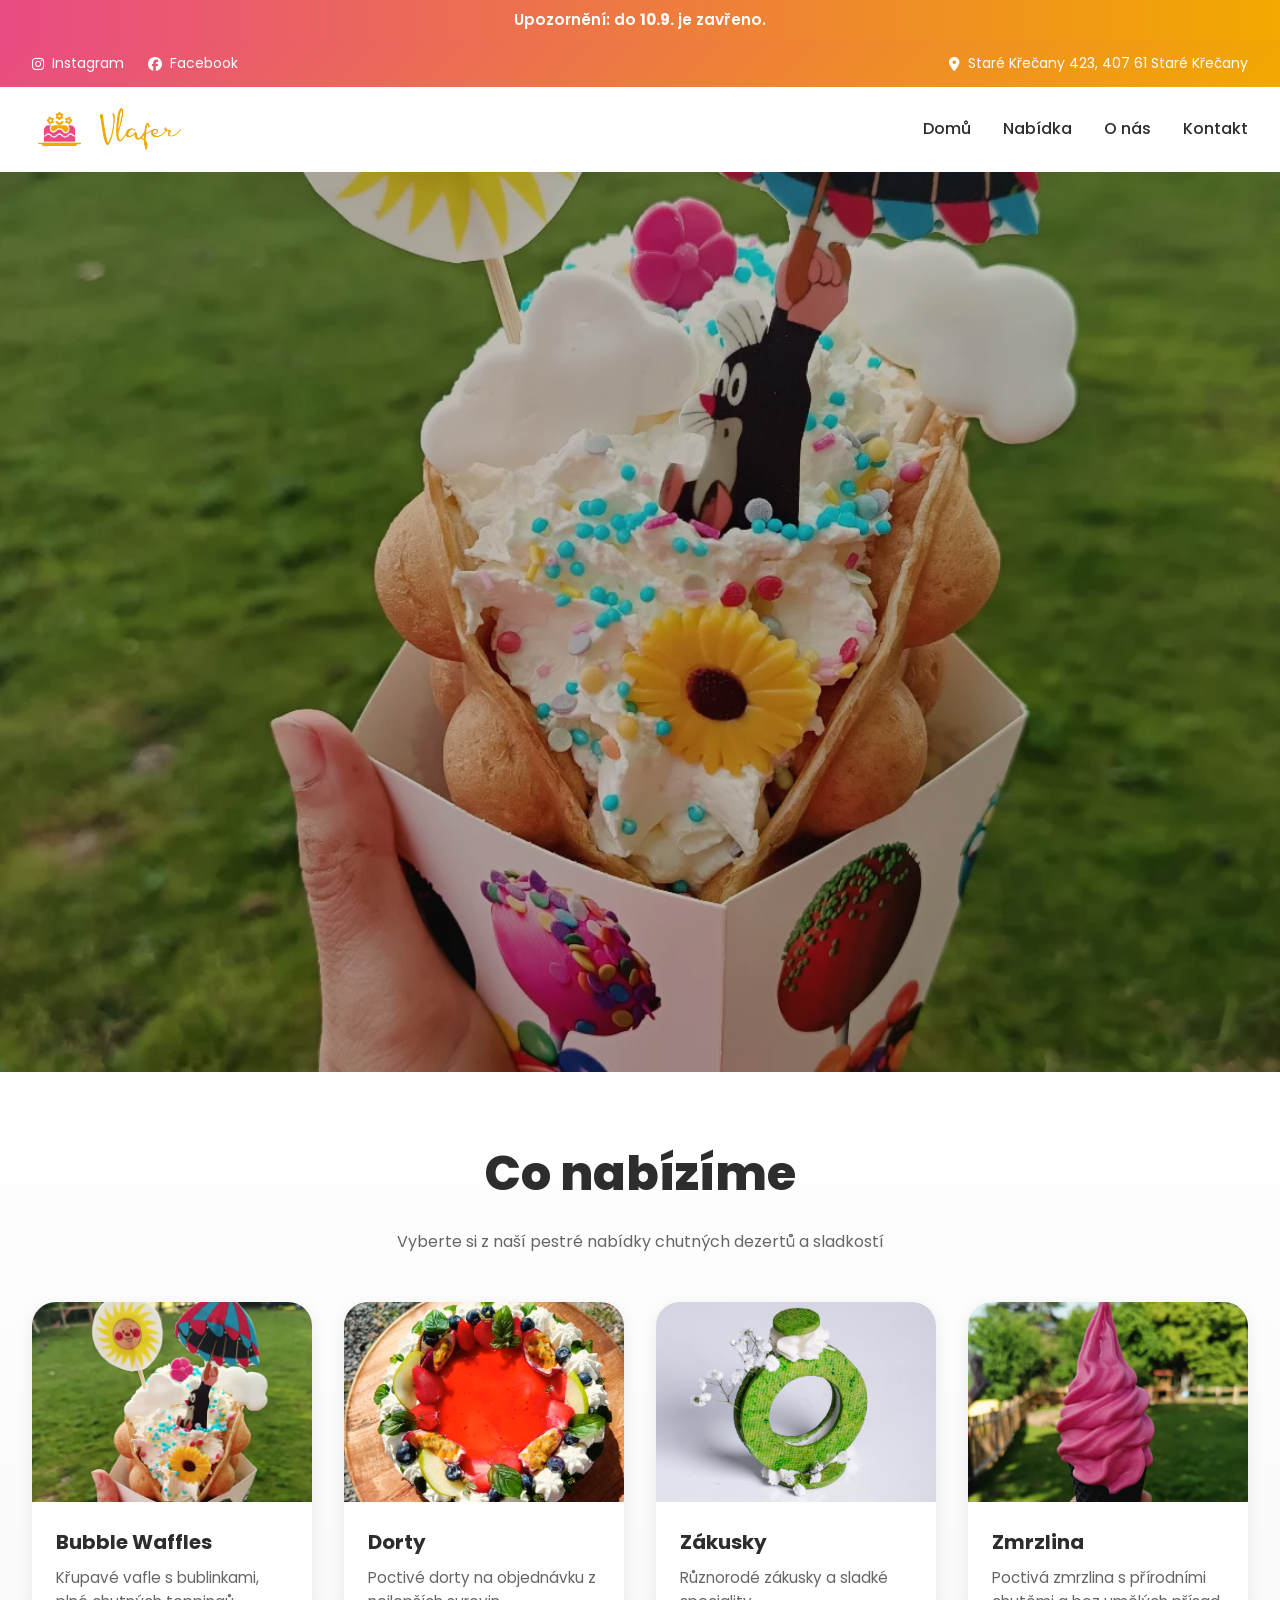
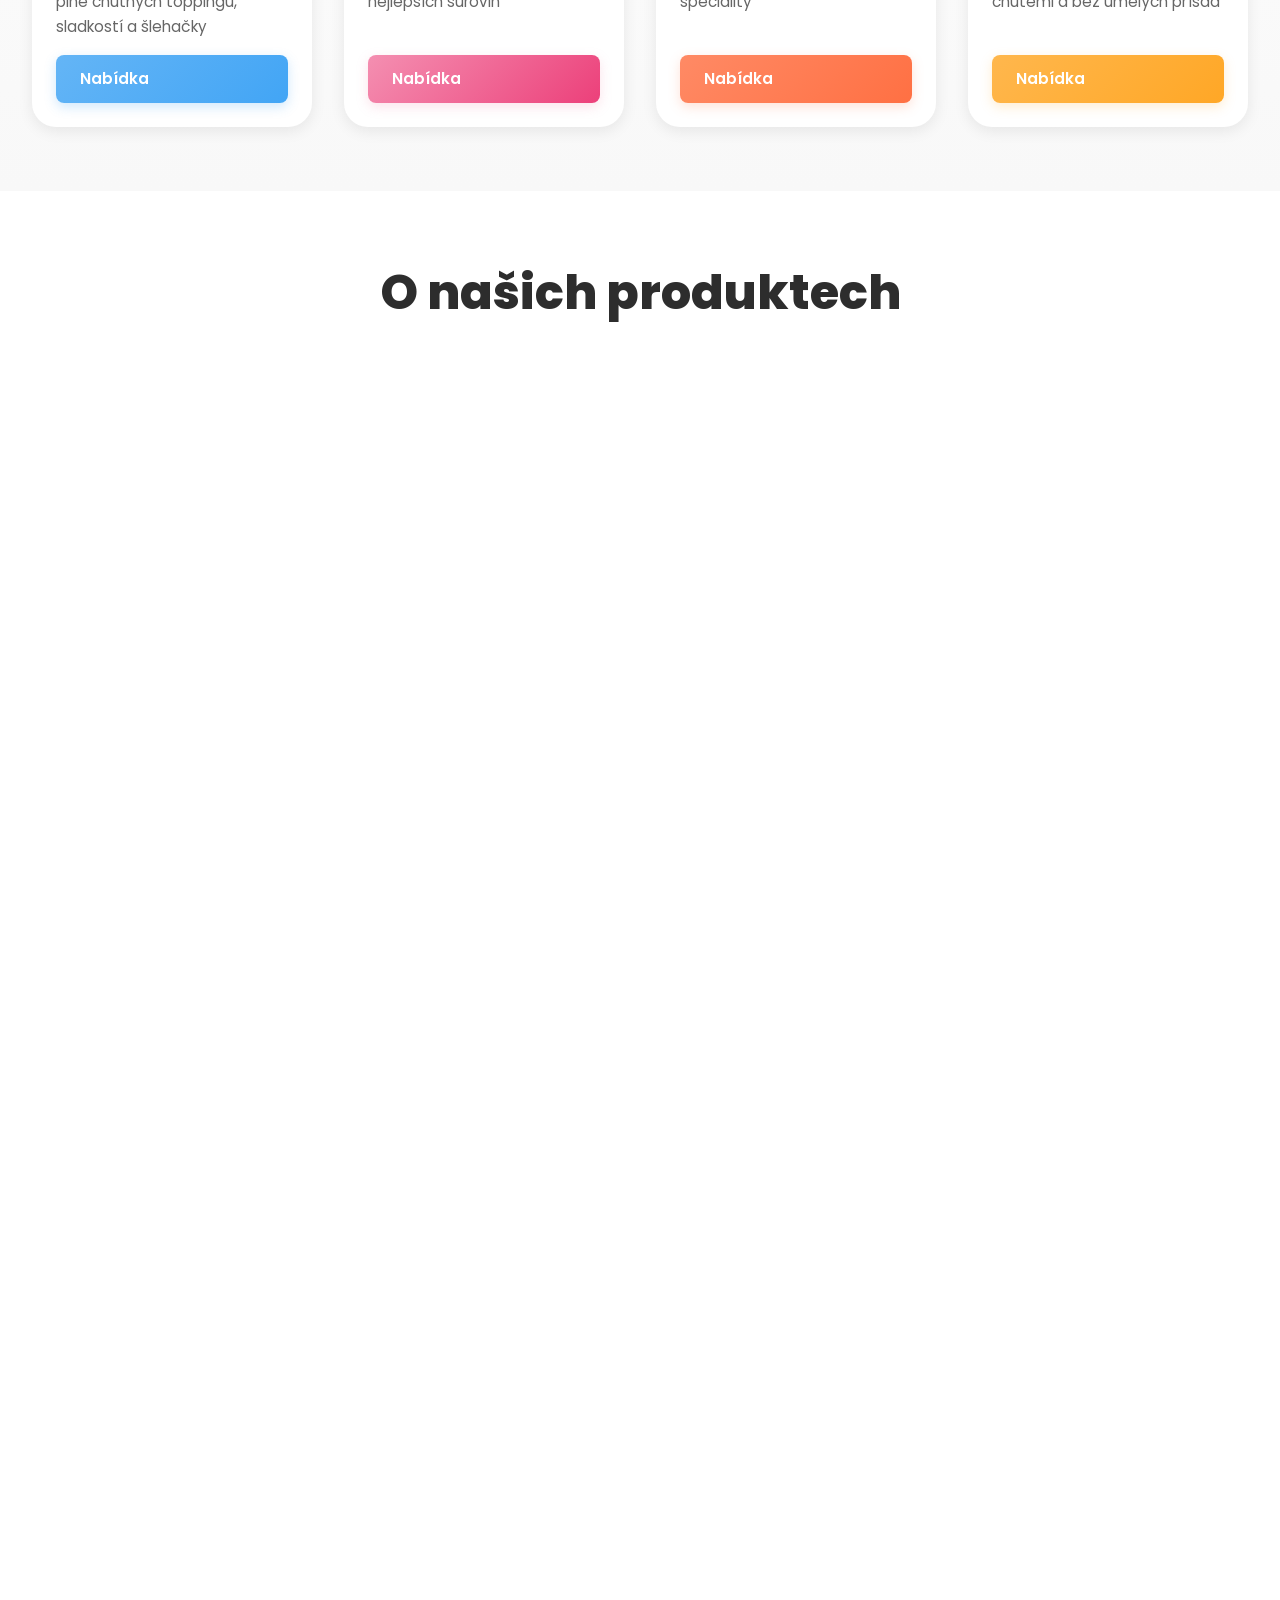
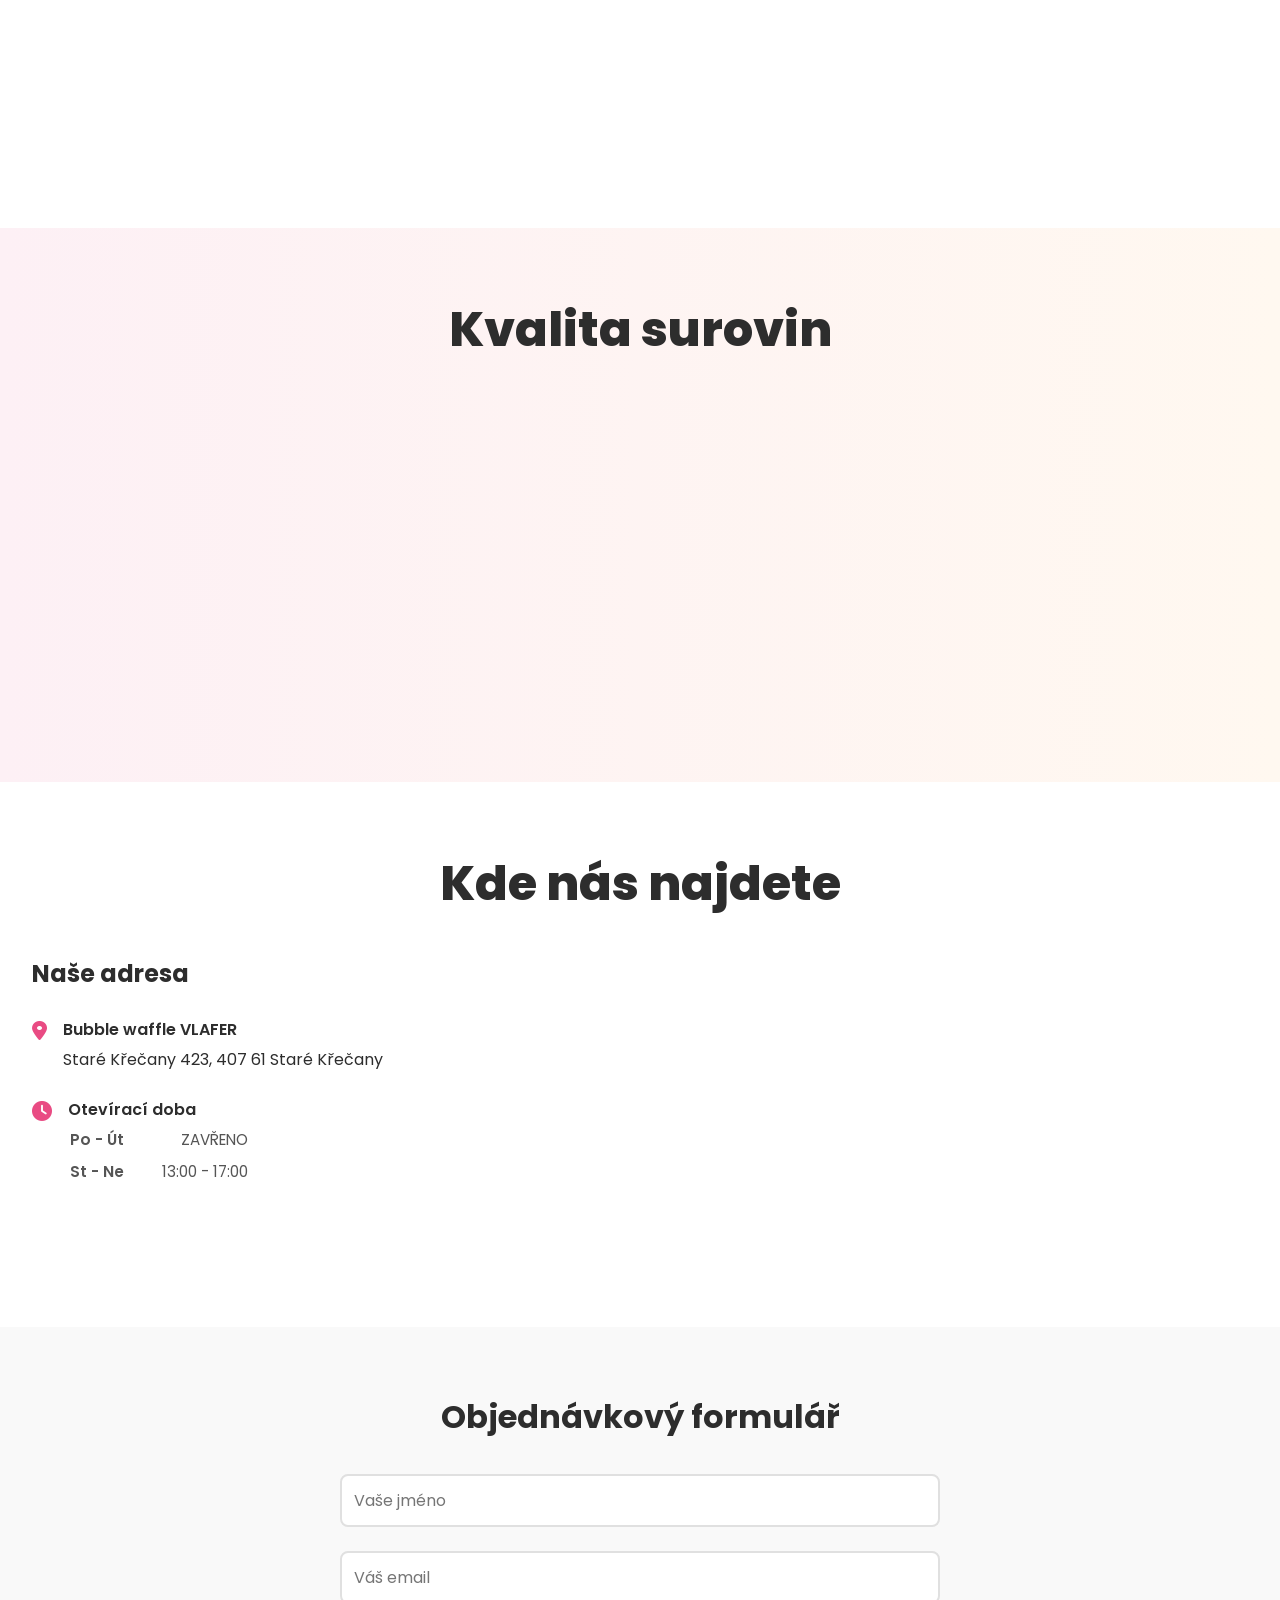
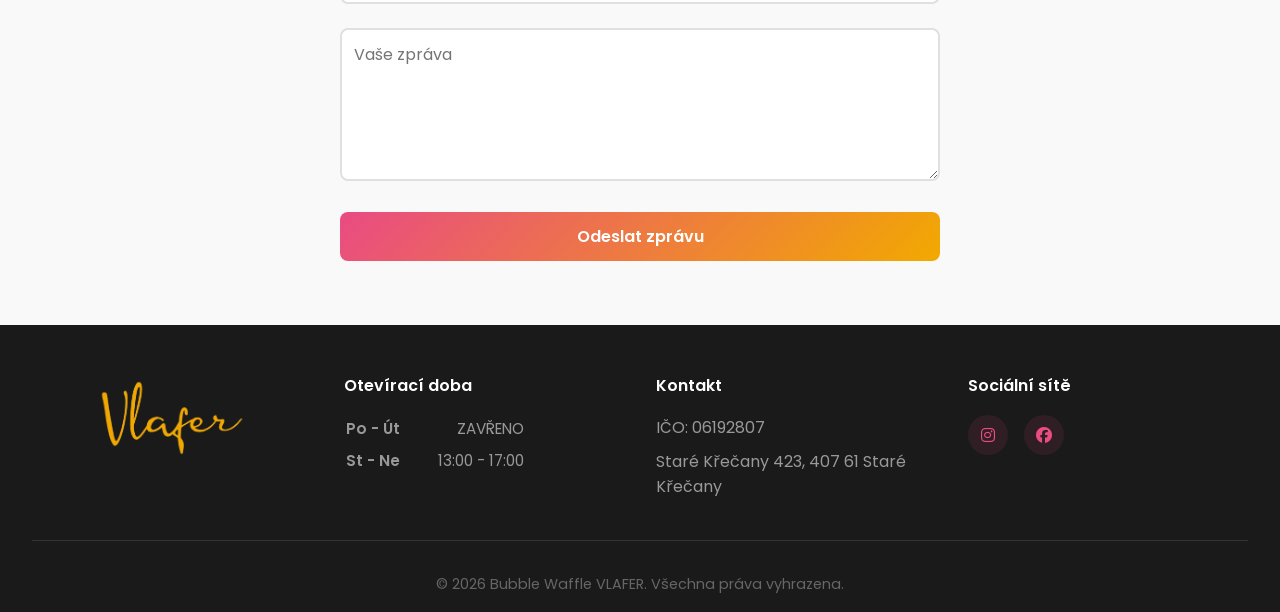
==== index.html @ 083dff67 "Add files via upload" ====
<!DOCTYPE html>
<html lang="cs">
<head>
    <meta charset="UTF-8">
    <meta name="viewport" content="width=device-width, initial-scale=1.0">
    <title>Vlafer | Bubble Waffles, Zmrzlina, Dorty a Zákusky</title>
    <meta name="description" content="Vlafer nabízí bubble waffles, domácí zmrzlinu, luxusní dorty a sladké zákusky ve Staré Křečany. Objednejte si dezerty na míru s rychlým servisem a čerstvými surovinami.">
    <link rel="canonical" href="https://vlafer.cz/">
    <meta property="og:title" content="Vlafer | Bubble Waffles, Zmrzlina, Dorty a Zákusky">
    <meta property="og:description" content="Vlafer nabízí bubble waffles, domácí zmrzlinu, luxusní dorty a sladké zákusky ve Staré Křečany. Objednejte si dezerty na míru s čerstvými surovinami.">
    <meta property="og:type" content="website">
    <meta property="og:url" content="https://vlafer.cz/">
    <meta property="og:image" content="https://vlafer.cz/img/vkrtecek.webp">
    <link rel="icon" href="img/logo3.webp">
    <link rel="preconnect" href="https://fonts.googleapis.com">
    <link rel="preconnect" href="https://fonts.gstatic.com" crossorigin>
    <link href="https://fonts.googleapis.com/css2?family=Poppins:wght@400;500;600;700;800&display=swap" rel="stylesheet">
    <link rel="stylesheet" href="https://cdnjs.cloudflare.com/ajax/libs/font-awesome/6.4.0/css/all.min.css">
    <link rel="stylesheet" href="styly.css">
</head>
<body>
    <div class="announcement-bar">
        <div class="container">
            <p>Upozornění: do <strong>10.9.</strong> je zavřeno.</p>
        </div>
    </div>

    <!-- Top Bar -->
    <div class="top-bar">
        <div class="container">
            <div class="top-bar-content">
                <div class="top-bar-left">
                    <a href="https://www.instagram.com/zmrzlina.a.bubble.vafle.vlafer/" target="_blank" rel="noopener noreferrer" class="top-bar-link">
                        <i class="fab fa-instagram"></i> Instagram
                    </a>
                    <a href="https://www.facebook.com/zmrzlinaprokazdeho" target="_blank" rel="noopener noreferrer" class="top-bar-link">
                        <i class="fab fa-facebook"></i> Facebook
                    </a>
                </div>
                <div class="top-bar-right">
                    
                    <a href="https://maps.app.goo.gl/wjit3KPXp3zHccAm7" target="_blank" rel="noopener noreferrer" class="top-bar-link">
                        <i class="fas fa-map-marker-alt"></i> Staré Křečany 423, 407 61 Staré Křečany
                    </a>
                </div>
            </div>
        </div>
    </div>

    <!-- Navigation Bar -->
    <nav class="navbar sticky">
        <div class="container">
            <div class="navbar-content">
                <div class="navbar-logo">
                    <a href="#home" aria-label="Vlafer Home">
                        <img src="img/logo5.png" alt="Vlafer icon" class="navbar-icon">
                        <img src="img/logo4.png" alt="Vlafer logo" class="navbar-main-logo">
                    </a>
                </div>

                <div class="navbar-menu">
                    <a href="/" class="navbar-link">Domů</a>
                    <a href="#offer" class="navbar-link">Nabídka</a>
                    <a href="#about" class="navbar-link">O nás</a>
                    <a href="#contact" class="navbar-link">Kontakt</a>
                </div>

                
            </div>
        </div>
    </nav>

    <!-- Hero Section -->
    <section id="home" class="hero">
        <div class="hero-background hero-background-front" style="background-image: url('img/vkrtecek.webp');"></div>
        <div class="hero-background hero-background-back"></div>
        <div class="hero-overlay"></div>
        <div class="hero-content">
            
        </div>
    </section>

    <!-- What We Offer Section -->
    <section id="offer" class="offer-section">
        <div class="container">
            <h2 class="section-title">Co nabízíme</h2>
            <p class="section-subtitle">Vyberte si z naší pestré nabídky chutných dezertů a sladkostí</p>

            <div class="offer-grid">
                <!-- Bubble Waffles Card -->
                <div class="offer-card hover-lift">
                    <div class="offer-image" style="background-image: url('img/vkrtecek.webp');"></div>
                    <div class="offer-content">
                        <h3>Bubble Waffles</h3>
                        <p>Křupavé vafle s bublinkami, plné chutných toppingů, sladkostí a šlehačky</p>
                        <a href="/vafle/" class="more-info-btn bubble-btn">Nabídka</a>
                    </div>
                </div>

                <!-- Cakes Card -->
                <div class="offer-card hover-lift">
                    <div class="offer-image" style="background-image: url('img/dort.webp');"></div>
                    <div class="offer-content">
                        <h3>Dorty</h3>
                        <p>Poctivé dorty na objednávku z nejlepších surovin</p>
                        <a href="/dorty/" class="more-info-btn cakes-btn">Nabídka</a>
                    </div>
                </div>

                <!-- Pastries Card -->
                <div class="offer-card hover-lift">
                    <div class="offer-image" style="background-image: url('img/dorty-171.jpg'); background-position: center 49%;"></div>
                    <div class="offer-content">
                        <h3>Zákusky</h3>
                        <p>Různorodé zákusky a sladké speciality</p>
                        <a href="/zakusky/" class="more-info-btn pastries-btn">Nabídka</a>
                    </div>
                </div>

                <!-- Ice Cream Card -->
                <div class="offer-card hover-lift">
                    <div class="offer-image" style="background-image: url('img/zmrzlina.webp'); background-position: center 25%;"></div>
                    <div class="offer-content">
                        <h3>Zmrzlina</h3>
                        <p>Poctivá zmrzlina s přírodními chutěmi a bez umělých přísad</p>
                        <a href="/zmrzlina/" class="more-info-btn icecream-btn">Nabídka</a>
                    </div>
                </div>
            </div>
        </div>
    </section>

    <!-- About Products Section -->
    <section id="about" class="about-section">
        <div class="container">
            <h2 class="section-title">O našich produktech</h2>

            <!-- Bubble Waffles -->
            <div class="about-grid bubble">
                <div class="about-text slide-in-left">
                    <h3>Bubble Waffles</h3>
                    <p>Naše bubble waffles jsou připravovány každý den z čerstvých surovin. Speciální recept zajišťuje dokonalou křupavost zvenčí a měkkost uvnitř. Každá vafle je ozdobena ručně vybranými toppingy - od čerstvého ovoce přes čokoládu až po sladké toppingy a variegata.</p>
                    <p>Vafle si můžete vybrat v různých kombinacích podle vašich preferencí.</p>
                </div>
                <div class="about-image">
                    <img src="img/vkrtecek.webp" alt="Bubble Waffles">
                </div>
            </div>

            <!-- Cakes -->
            <div class="about-grid reverse cakes">
                <div class="about-image">
                    <img src="img/dort.webp" alt="Cakes">
                </div>
                <div class="about-text slide-in-right">
                    <h3>Dorty</h3>
                    <p>Naše dorty jsou vytvářeny na objednávku speciálně pro vaši příležitost. Používáme pouze nejkvalitnější suroviny - máslo, čerstvá vejce, přírodní vanilku a belgickou čokoládu.</p>
                    <p>Každý dort je jedinečný a přizpůsobený vašim přáním. Nabízíme různé příchutě, velikosti a dekorativní styly.</p>
                </div>
            </div>

            <!-- Ice Cream -->
            <div class="about-grid icecream">
                <div class="about-text slide-in-left">
                    <h3>Zmrzlina</h3>
                    <p>Naše zmrzlina je vyrobena tradičním způsobem bez umělých konzervantů a barviv. K výrobě používáme stoprocentní pasty a ovocné pyré, dále pak čerstvé mléko, smetanu a přírodní ingredience pro autentické chutě.</p>
                    <p>Vybírejte z klasických chutí jako vanilka a čokoláda, nebo zkuste naše speciální sezónní příchutě s čerstvým ovocem.</p>
                </div>
                <div class="about-image">
                    <img src="img/zmrzlina.webp" alt="Ice Cream">
                </div>
            </div>
        </div>
    </section>

    <!-- Quality Section -->
    <section class="quality-section">
        <div class="container">
            <h2 class="section-title">Kvalita surovin</h2>

            <div class="quality-grid">
                <div class="quality-card hover-lift">
                    <div class="quality-icon">
                        <i class="fas fa-leaf"></i>
                    </div>
                    <h3>Čerstvost</h3>
                    <p>Všechny ingredience jsou čerstvé a používáme je v den nákupu. Žádné konzervace, žádné kompromisy.</p>
                </div>

                <div class="quality-card hover-lift">
                    <div class="quality-icon">
                        <i class="fas fa-award"></i>
                    </div>
                    <h3>Kvalita</h3>
                    <p>Vybíráme ty nejlepší suroviny od prověřených dodavatelů. Kvalitní čokoláda, pravá vanilka, čerstvé pyré, poctivá šlehačka a mnoho dalšího.</p>
                </div>

                <div class="quality-card hover-lift">
                    <div class="quality-icon">
                        <i class="fas fa-utensils"></i>
                    </div>
                    <h3>Ruční výroba</h3>
                    <p>Každý produkt je připraven ručně s péčí a pozorností. Bez automatizace, bez kompromisů na kvalitě.</p>
                </div>
            </div>
        </div>
    </section>

    <!-- Location Section -->
    <section id="contact" class="contact-section">
        <div class="container">
            <h2 class="section-title">Kde nás najdete</h2>

            <div class="contact-grid">
                <div class="contact-info">
                    <h3>Naše adresa</h3>
                    <div class="contact-item">
                        <i class="fas fa-map-marker-alt"></i>
                        <div>
                            <p class="contact-label">Bubble waffle VLAFER</p>
                            <p>Staré Křečany 423, 407 61 Staré Křečany</p>
                        </div>
                    </div>
                    <div class="contact-item">
                        <i class="fas fa-clock"></i>
                        <div>
                            <p class="contact-label">Otevírací doba</p>
                            <table class="hours-table">
                                <tr>
                                    <td>Po - Út</td>
                                    <td>ZAVŘENO</td>
                                </tr>
                                <tr>
                                    <td>St - Ne</td>
                                    <td>13:00 - 17:00</td>
                                </tr>
                                
                            </table>
                        </div>
                    </div>
                </div>

                <div class="contact-map">
                    <iframe src="https://www.google.com/maps/embed?pb=!1m14!1m8!1m3!1d2513.5440127058782!2d14.471442!3d50.9506454!3m2!1i1024!2i768!4f13.1!3m3!1m2!1s0x47096da8aadc997d%3A0xed24b917e70fbe23!2sBubble%20waffle%20VLAFER!5e0!3m2!1scs!2scz!4v1773748011979!5m2!1scs!2scz" width="100%" height="300" style="border:0;" allowfullscreen="" loading="lazy" referrerpolicy="no-referrer-when-downgrade"></iframe>  
                </div>
            </div>
        </div>
    </section>

    <!-- Contact Form Section -->
    <section class="contact-form-section">
        <div class="container">
            <h2>Objednávkový formulář</h2>
            <form id="contact-form" action="https://formsubmit.co/vaflezakusky@vlafer.cz" method="POST" class="contact-form">
                <input type="hidden" name="_captcha" value="true">
                <input type="hidden" name="_template" value="table">
                <div class="form-group">
                    <input type="text" name="name" placeholder="Vaše jméno" required>
                </div>
                <div class="form-group">
                    <input type="email" name="email" placeholder="Váš email" required>
                </div>
                <div class="form-group">
                    <textarea name="message" placeholder="Vaše zpráva" rows="5" required></textarea>
                </div>
                <button type="submit" class="submit-btn">Odeslat zprávu</button>
            </form>
        </div>
    </section>

    <!-- Success Message -->
    <div id="form-success" class="success-message" style="display: none;">
        Formulář byl úspěšně odeslán! Děkujeme za vaši zprávu.
    </div>

    <!-- Footer -->
    <footer class="footer">
        <div class="container">
            <div class="footer-grid">
                <div class="footer-section">
                    <img src="img/logo4.png" alt="Vlafer logo" class="footer-logo">
                </div>

                <div class="footer-section">
                    <h4>Otevírací doba</h4>
                    <table class="hours-table">
                        <tr>
                            <td>Po - Út</td>
                            <td>ZAVŘENO</td>
                        </tr>
                        <tr>
                            <td>St - Ne</td>
                            <td>13:00 - 17:00</td>
                        </tr>
                    </table>
                </div>

                <div class="footer-section">
                    <h4>Kontakt</h4>
                    <ul>
                        <li><span style="color: #999999;">IČO: 06192807</span></li>
                        <li><a href="https://maps.app.goo.gl/wjit3KPXp3zHccAm7" target="_blank" rel="noopener noreferrer">Staré Křečany 423, 407 61 Staré Křečany</a></li>
                    </ul>
                </div>

                <div class="footer-section">
                    <h4>Sociální sítě</h4>
                    <div class="social-links">
                        <a href="https://www.instagram.com/zmrzlina.a.bubble.vafle.vlafer/" target="_blank" rel="noopener noreferrer">
                            <i class="fab fa-instagram"></i>
                        </a>
                        <a href="https://www.facebook.com/zmrzlinaprokazdeho/" target="_blank" rel="noopener noreferrer">
                            <i class="fab fa-facebook"></i>
                        </a>
                    </div>
                </div>
            </div>

            <div class="footer-bottom">
                <p>&copy; 2026 Bubble Waffle VLAFER. Všechna práva vyhrazena.</p>
            </div>
        </div>
    </footer>

    <script src="script.js"></script>
</body>
</html>
---- styly.css ----
/* ==========================================
   Vlafer - Bubble Waffles & Desserts
   Design: Playful Confectionery Modernism
   Colors: Pink (#E94B83), Orange (#F2A900)
   ========================================== */

* {
    margin: 0;
    padding: 0;
    box-sizing: border-box;
}

html {
    scroll-behavior: smooth;
}

:root {
    --navbar-bg: rgba(255, 255, 255, 0.25);
    --navbar-padding: 1rem;
    --navbar-box-shadow: none;
    --navbar-border: 1px solid rgba(255, 255, 255, 0.35);
    --navbar-icon-height: 40px;
    --navbar-main-logo-height: 52px;
}

.navbar-logo .navbar-icon {
    max-height: 40px;
}

.navbar-logo .navbar-main-logo {
    max-height: 52px;
}

body {
    font-family: 'Poppins', sans-serif;
    color: #2d2d2d;
    background-color: #ffffff;
    line-height: 1.6;
}

.container {
    max-width: 1280px;
    margin: 0 auto;
    padding: 0 1rem;
}

@media (min-width: 640px) {
    .container {
        padding: 0 1.5rem;
    }
}

@media (min-width: 1024px) {
    .container {
        padding: 0 2rem;
    }
}

/* ==========================================
   Top Bar
   ========================================== */

.announcement-bar {
    background: linear-gradient(90deg, #E94B83 0%, #F2A900 100%);
    color: white;
    padding: 0.5rem 0;
    text-align: center;
    font-weight: 600;
    font-size: 0.95rem;
}

.announcement-bar p {
    margin: 0;
}


.top-bar {
    background: linear-gradient(135deg, #E94B83 0%, #F2A900 100%);
    color: white;
    padding: 0.75rem 0;
    font-size: 0.875rem;
}

.top-bar-content {
    display: flex;
    justify-content: space-between;
    align-items: center;
    flex-wrap: wrap;
    gap: 1rem;
}

.top-bar-left,
.top-bar-right {
    display: flex;
    gap: 1.5rem;
    flex-wrap: wrap;
}

.top-bar-link {
    color: white;
    text-decoration: none;
    display: flex;
    align-items: center;
    gap: 0.5rem;
    transition: opacity 0.3s ease;
}

.top-bar-link:hover {
    opacity: 0.8;
}

.top-bar-link i {
    font-size: 0.875rem;
}

@media (max-width: 768px) {
    .top-bar-content {
        flex-direction: column;
        gap: 0.5rem;
    }

    .top-bar-left,
    .top-bar-right {
        width: 100%;
        justify-content: center;
    }
}

/* ==========================================
   Navigation Bar
   ========================================== */

.navbar {
    background: var(--navbar-bg);
    backdrop-filter: blur(7px);
    border-bottom: var(--navbar-border);
    box-shadow: var(--navbar-box-shadow);
    padding: var(--navbar-padding) 0;
    transition: background 0.3s ease, padding 0.3s ease, box-shadow 0.3s ease, border-bottom 0.3s ease;
}

.navbar.sticky {
    background: white;
    box-shadow: 0 2px 10px rgba(0, 0, 0, 0.08);
    padding: 0.75rem 0;
    position: sticky;
    top: 0;
    z-index: 50;
}

.navbar-content {
    display: flex;
    justify-content: space-between;
    align-items: center;
    gap: 2rem;
}

.navbar-logo h1 {
    font-size: 1.75rem;
    font-weight: 800;
    background: linear-gradient(135deg, #E94B83 0%, #F2A900 100%);
    -webkit-background-clip: text;
    -webkit-text-fill-color: transparent;
    background-clip: text;
}

.navbar-logo a {
    display: flex;
    align-items: center;
    gap: 10px;
}

.navbar-logo img {
    width: auto;
    display: block;
    transition: height 0.3s ease;
}

.navbar-logo .navbar-icon {
    height: var(--navbar-icon-height);
    transition: height 0.3s ease;
}

.navbar-logo .navbar-main-logo {
    height: var(--navbar-main-logo-height);
    transition: height 0.3s ease;
}

.navbar.sticky .navbar-icon {
    height: 24px;
}

.navbar.sticky .navbar-main-logo {
    height: 40px;
}

.navbar-menu {
    display: flex;
    gap: 2rem;
}

.navbar-link {
    color: #2d2d2d;
    text-decoration: none;
    font-weight: 500;
    transition: color 0.3s ease;
}

.navbar-link:hover {
    color: #E94B83;
}

.navbar-button {
    background: linear-gradient(135deg, #E94B83 0%, #F2A900 100%);
    color: white;
    border: none;
    padding: 0.75rem 1.5rem;
    border-radius: 2rem;
    font-weight: 600;
    cursor: pointer;
    transition: opacity 0.3s ease;
}

.navbar-button:hover {
    opacity: 0.9;
}

/* Mobile: zvetsena navbar; top bar zůstává viditelná stále */
@media (max-width: 768px) {
    .navbar {
        background: transparent;
        padding: 1.25rem 0;
        transition: background 0.3s ease-in-out, padding 0.3s ease-in-out;
    }

    .navbar.sticky {
        background: white;
        padding: 0.75rem 0;
        box-shadow: 0 8px 20px rgba(0, 0, 0, 0.08);
    }

    .navbar-logo a {
        gap: 10px;
    }

    .navbar-logo .navbar-icon {
        height: 40px;
    }

    .navbar-logo .navbar-main-logo {
        height: 52px;
    }

    .navbar.sticky .navbar-icon {
        height: 24px;
    }

    .navbar.sticky .navbar-main-logo {
        height: 40px;
    }

    .navbar-menu {
        display: flex;
        gap: 0.5rem;
    }

    .navbar-link {
        display: none;
    }

    .navbar-link.back-btn {
        display: inline-flex !important;
        align-items: center;
        gap: 0.5rem;
        padding: 0.5rem 1rem;
        background: linear-gradient(135deg, #E94B83 0%, #F2A900 100%);
        color: white !important;
        border-radius: 0.5rem;
    }

    .navbar-link.back-btn:hover {
        opacity: 0.9;
    }

    .mobile-back-btn {
        display: inline-flex !important;
        align-items: center;
        gap: 0.5rem;
        padding: 0.5rem 1rem;
        background: linear-gradient(135deg, #E94B83 0%, #F2A900 100%);
        color: white !important;
        border-radius: 0.5rem;
        text-decoration: none;
        font-size: 0.9rem;
        font-weight: 600;
        width: auto;
    }

    .mobile-back-btn:hover {
        opacity: 0.9;
        text-decoration: none;
        color: white !important;
    }

    .navbar.show-menu .navbar-menu {
        display: flex;
        flex-direction: column;
        gap: 0.75rem;
        background: white;
        position: absolute;
        top: 100%;
        left: 0;
        right: 0;
        padding: 1rem;
        box-shadow: 0 8px 20px rgba(0,0,0,0.12);
        z-index: 40;
    }
}

/* ==========================================
   Hero Section
   ========================================== */

.hero {
    position: relative;
    height: 520px;
    min-height: 520px;
    display: flex;
    align-items: center;
    justify-content: center;
    text-align: center;
    color: white;
    overflow: hidden;
    cursor: pointer;
    transition: filter 0.3s ease;
}

.hero:hover {
    filter: brightness(1.1);
}

@media (min-width: 768px) {
    .hero {
        height: 100vh;
    }
}

.hero-background {
    position: absolute;
    top: 0;
    left: 0;
    right: 0;
    bottom: 0;
    background-size: cover;
    background-position: center;
    transition: opacity 0.5s ease-in-out;
}

.hero-background-front {
    z-index: 1;
    opacity: 1;
}

.hero-background-back {
    z-index: 0;
    opacity: 0;
}

.hero-overlay {
    position: absolute;
    top: 0;
    left: 0;
    right: 0;
    bottom: 0;
    background: rgba(0, 0, 0, 0.25);
    z-index: 2;
}

.hero-content {
    position: relative;
    z-index: 3;
    max-width: 600px;
    padding: 2rem;
}

.hero-logo {
    display: block;
    max-width: 320px;
    width: 100%;
    height: auto;
    margin: 0 auto;
}

@media (min-width: 768px) {
    .hero-logo {
        max-width: 420px;
    }
}

.hero-title {
    font-size: 2rem;
    font-weight: 800;
    margin-bottom: 1rem;
    line-height: 1.2;
}

@media (min-width: 768px) {
    .hero-title {
        font-size: 3.5rem;
    }
}

.hero-subtitle {
    font-size: 1.125rem;
    margin-bottom: 2rem;
    opacity: 0.95;
}

.hero-button {
    background: white;
    color: #E94B83;
    border: none;
    padding: 1rem 2rem;
    border-radius: 2rem;
    font-weight: 700;
    font-size: 1.125rem;
    cursor: pointer;
    transition: all 0.3s ease;
}

.hero-button:hover {
    transform: translateY(-2px);
    box-shadow: 0 8px 25px rgba(0, 0, 0, 0.15);
}

/* ==========================================
   Animations
   ========================================== */

.fade-in {
    animation: fadeIn 0.6s ease-out;
}

@keyframes fadeIn {
    from {
        opacity: 0;
        transform: translateY(20px);
    }
    to {
        opacity: 1;
        transform: translateY(0);
    }
}

.slide-in-left {
    animation: slideInLeft 0.6s ease-out;
}

@keyframes slideInLeft {
    from {
        opacity: 0;
        transform: translateX(-30px);
    }
    to {
        opacity: 1;
        transform: translateX(0);
    }
}

.slide-in-right {
    animation: slideInRight 0.6s ease-out;
}

@keyframes slideInRight {
    from {
        opacity: 0;
        transform: translateX(30px);
    }
    to {
        opacity: 1;
        transform: translateX(0);
    }
}

.hover-lift:hover {
    transform: translateY(-4px);
    box-shadow: 0 12px 35px rgba(0, 0, 0, 0.15);
}

/* ==========================================
   Offer Section
   ========================================== */

.offer-section {
    padding: 4rem 0;
    background: linear-gradient(to bottom, #ffffff, #f8f8f8);
}

.section-title {
    font-size: 2.5rem;
    font-weight: 800;
    text-align: center;
    margin-bottom: 1rem;
    color: #2d2d2d;
}

@media (min-width: 768px) {
    .section-title {
        font-size: 3rem;
    }
}

.section-subtitle {
    text-align: center;
    color: #666666;
    margin-bottom: 3rem;
    max-width: 600px;
    margin-left: auto;
    margin-right: auto;
}

.offer-grid {
    display: grid;
    grid-template-columns: 1fr;
    gap: 1.5rem;
    margin-top: 2rem;
}

@media (min-width: 768px) {
    .offer-grid {
        grid-template-columns: repeat(2, 1fr);
        gap: 2rem;
    }
}

@media (min-width: 1024px) {
    .offer-grid {
        grid-template-columns: repeat(4, 1fr);
    }
}

.offer-card {
    background: white;
    border-radius: 1.5rem;
    overflow: hidden;
    box-shadow: 0 4px 15px rgba(0, 0, 0, 0.08);
    transition: all 0.3s cubic-bezier(0.4, 0, 0.2, 1);
    display: flex;
    flex-direction: column;
}

.offer-image {
    height: 200px;
    background-size: cover;
    background-position: center;
}

.offer-grid .offer-card:nth-child(1) .offer-image {
    background-position: center 18%;
}

.offer-grid .offer-card:nth-child(3) .offer-image {
    background-position: center 25%;
}

.offer-content {
    padding: 1.5rem;
    display: flex;
    flex-direction: column;
    flex-grow: 1;
}

.offer-content h3 {
    font-size: 1.25rem;
    font-weight: 700;
    color: #2d2d2d;
    margin-bottom: 0.5rem;
}

.offer-content p {
    color: #666666;
    font-size: 0.95rem;
    margin-bottom: 1rem;
    flex-grow: 1;
}

.more-info-btn {
    display: inline-block;
    color: white;
    border: none;
    padding: 0.75rem 1.5rem;
    border-radius: 0.5rem;
    font-size: 0.95rem;
    font-weight: 600;
    cursor: pointer;
    transition: all 0.3s ease;
    margin-top: auto;
    text-decoration: none;
}

.more-info-btn:hover {
    transform: translateY(-2px);
}

.more-info-btn:active {
    transform: translateY(0);
}

/* Bubble Waffles - Blue */
.more-info-btn.bubble-btn {
    background: linear-gradient(135deg, #64B5F6 0%, #42A5F5 100%);
    box-shadow: 0 4px 12px rgba(66, 165, 245, 0.25);
}

.more-info-btn.bubble-btn:hover {
    box-shadow: 0 6px 20px rgba(66, 165, 245, 0.35);
}

/* Cakes - Pink */
.more-info-btn.cakes-btn {
    background: linear-gradient(135deg, #F48FB1 0%, #EC407A 100%);
    box-shadow: 0 4px 12px rgba(244, 143, 177, 0.25);
}

.more-info-btn.cakes-btn:hover {
    box-shadow: 0 6px 20px rgba(244, 143, 177, 0.35);
}

/* Ice Cream - Yellow/Orange */
.more-info-btn.icecream-btn {
    background: linear-gradient(135deg, #FFB74D 0%, #FFA726 100%);
    box-shadow: 0 4px 12px rgba(255, 183, 77, 0.25);
}

.more-info-btn.icecream-btn:hover {
    box-shadow: 0 6px 20px rgba(255, 183, 77, 0.35);
}

/* Pastries - Orange */
.more-info-btn.pastries-btn {
    background: linear-gradient(135deg, #FF8A65 0%, #FF7043 100%);
    box-shadow: 0 4px 12px rgba(255, 138, 101, 0.25);
}

.more-info-btn.pastries-btn:hover {
    box-shadow: 0 6px 20px rgba(255, 138, 101, 0.35);
}

/* ==========================================
   About Section
   ========================================== */

.about-section {
    padding: 4rem 0;
    background: white;
}

.about-grid {
    display: grid;
    grid-template-columns: 1fr;
    gap: 3rem;
    align-items: center;
    margin-bottom: 4rem;
}

@media (min-width: 768px) {
    .about-grid {
        grid-template-columns: 1fr 1fr;
        gap: 4rem;
    }

    .about-grid.reverse {
        direction: rtl;
    }

    .about-grid.reverse > * {
        direction: ltr;
    }
}

.about-grid.cakes {
    background: linear-gradient(120deg, #ffffff 0%, #ffeaf2 45%, #f7c3de 100%);
    border-radius: 1.5rem;
    padding: 1.5rem;
}

.about-grid.cakes .about-text,
.about-grid.cakes .about-image {
    background: transparent;
}

.about-grid.cakes .about-text {
    padding: 0.5rem;
}

.about-grid.bubble {
    background: linear-gradient(120deg, #ffffff 0%, #e7f4ff 45%, #bbe7ff 100%);
    border-radius: 1.5rem;
    padding: 1.5rem;
}

.about-grid.bubble .about-text,
.about-grid.bubble .about-image {
    background: transparent;
}

.about-grid.bubble .about-text {
    padding: 0.5rem;
}

.about-grid.icecream {
    background: linear-gradient(120deg, #ffffff 0%, #fff5e8 45%, #ffdab0 100%);
    border-radius: 1.5rem;
    padding: 1.5rem;
}

.about-grid.icecream .about-text,
.about-grid.icecream .about-image {
    background: transparent;
}

.about-grid.icecream .about-text {
    padding: 0.5rem;
}

.about-text h3 {
    font-size: 1.75rem;
    font-weight: 700;
    color: #E94B83;
    margin-bottom: 1rem;
}

.about-grid.reverse .about-text h3 {
    color: #F2A900;
}

.about-text p {
    color: #555555;
    margin-bottom: 1rem;
    line-height: 1.8;
    font-size: 1rem;
}

.about-image {
    display: flex;
    justify-content: center;
    align-items: center;
    border-radius: 1.5rem;
    overflow: hidden;
    box-shadow: 0 8px 25px rgba(0, 0, 0, 0.12);
}

.about-image img {
    width: 100%;
    max-width: 520px;
    height: 360px;
    object-fit: cover;
    display: block;
}

.about-grid.bubble .about-image img,
.about-grid.icecream .about-image img {
    object-position: center 25%;
}

/* ==========================================
   Quality Section
   ========================================== */

.quality-section {
    padding: 4rem 0;
    background: linear-gradient(to right, #fdf0f5, #fff8f0);
}

.quality-grid {
    display: grid;
    grid-template-columns: 1fr;
    gap: 2rem;
    margin-top: 2rem;
}

@media (min-width: 768px) {
    .quality-grid {
        grid-template-columns: repeat(3, 1fr);
    }
}

.quality-card {
    background: white;
    border-radius: 1.5rem;
    padding: 2rem;
    text-align: center;
    box-shadow: 0 8px 20px rgba(0, 0, 0, 0.1);
    transition: all 0.3s cubic-bezier(0.4, 0, 0.2, 1);
    border-top: 4px solid #999;
}

.quality-icon {
    width: 80px;
    height: 80px;
    border-radius: 50%;
    background: #f0f0f0;
    color: white;
    display: flex;
    align-items: center;
    justify-content: center;
    margin: 0 auto 1rem;
    font-size: 2.5rem;
    transition: all 0.3s cubic-bezier(0.4, 0, 0.2, 1);
}

.quality-card:hover .quality-icon {
    transform: scale(1.1) rotate(5deg);
}

.quality-card h3 {
    font-size: 1.25rem;
    font-weight: 700;
    color: #2d2d2d;
    margin-bottom: 0.75rem;
    position: relative;
    padding-bottom: 0.75rem;
}

.quality-card h3::after {
    content: '';
    position: absolute;
    bottom: 0;
    left: 50%;
    transform: translateX(-50%);
    width: 50px;
    height: 3px;
    background: #999;
    border-radius: 2px;
}

/* Color Variants */

.quality-card:nth-child(1) {
    border-top-color: #6BAA7C;
}

.quality-card:nth-child(1) .quality-icon {
    background: #D5F1E8;
    color: #6BAA7C;
}

.quality-card:nth-child(1) h3 {
    color: #6BAA7C;
}

.quality-card:nth-child(1) h3::after {
    background: #D5F1E8;
}

.quality-card:nth-child(2) {
    border-top-color: #E874A4;
}

.quality-card:nth-child(2) .quality-icon {
    background: #F5D7E8;
    color: #E874A4;
}

.quality-card:nth-child(2) h3 {
    color: #E874A4;
}

.quality-card:nth-child(2) h3::after {
    background: #F5D7E8;
}

.quality-card:nth-child(3) {
    border-top-color: #E8933F;
}

.quality-card:nth-child(3) .quality-icon {
    background: #F7E3D1;
    color: #E8933F;
}

.quality-card:nth-child(3) h3 {
    color: #E8933F;
}

.quality-card:nth-child(3) h3::after {
    background: #F7E3D1;
}

.quality-card p {
    color: #666666;
    font-size: 0.95rem;
}

/* ==========================================
   Contact Section
   ========================================== */

.contact-section {
    padding: 4rem 0;
    background: white;
}

.contact-grid {
    display: grid;
    grid-template-columns: 1fr;
    gap: 3rem;
    margin-top: 2rem;
}

@media (min-width: 768px) {
    .contact-grid {
        grid-template-columns: 1fr 1fr;
    }
}

.contact-info h3 {
    font-size: 1.5rem;
    font-weight: 700;
    color: #2d2d2d;
    margin-bottom: 1.5rem;
}

.contact-item {
    display: flex;
    gap: 1rem;
    margin-bottom: 1.5rem;
    align-items: flex-start;
}

.contact-item i {
    color: #E94B83;
    font-size: 1.25rem;
    margin-top: 0.25rem;
    flex-shrink: 0;
}

.contact-item a {
    color: #E94B83;
    text-decoration: none;
    transition: color 0.3s ease;
}

.contact-item a:hover {
    color: #F2A900;
}

.contact-label {
    font-weight: 600;
    color: #2d2d2d;
    margin-bottom: 0.25rem;
}

.hours-table {
    font-size: 0.95rem;
    color: #555555;
}

.hours-table tr {
    display: flex;
    justify-content: space-between;
    gap: 2rem;
    margin-bottom: 0.5rem;
}

.hours-table td:first-child {
    font-weight: 600;
    min-width: 60px;
}

/* ==========================================
   Contact Form Section
   ========================================== */

.contact-form-section {
    padding: 4rem 0;
    background: #f9f9f9;
}

.contact-form-section h2 {
    text-align: center;
    font-size: 2rem;
    font-weight: 700;
    color: #2d2d2d;
    margin-bottom: 2rem;
}

.contact-form {
    max-width: 600px;
    margin: 0 auto;
}

.form-group {
    margin-bottom: 1.5rem;
}

.form-group input,
.form-group textarea {
    width: 100%;
    padding: 0.75rem;
    border: 2px solid #e0e0e0;
    border-radius: 8px;
    font-family: 'Poppins', sans-serif;
    font-size: 1rem;
    transition: border-color 0.3s ease;
}

.form-group input:focus,
.form-group textarea:focus {
    outline: none;
    border-color: #E94B83;
}

.form-group textarea {
    resize: vertical;
    min-height: 120px;
}

.submit-btn {
    background: linear-gradient(135deg, #E94B83 0%, #F2A900 100%);
    color: white;
    border: none;
    padding: 0.75rem 2rem;
    border-radius: 8px;
    font-family: 'Poppins', sans-serif;
    font-size: 1rem;
    font-weight: 600;
    cursor: pointer;
    transition: transform 0.3s ease;
    width: 100%;
}

.submit-btn:hover {
    transform: translateY(-2px);
}

.success-message {
    background: #d4edda;
    color: #155724;
    padding: 1rem;
    border-radius: 8px;
    text-align: center;
    font-weight: 600;
    margin: 2rem auto;
    max-width: 600px;
}

.footer .hours-table {
    color: #999999;
}

.footer {
    background: #1a1a1a;
    color: white;
    padding: 3rem 0 1rem;
}

.footer-grid {
    display: grid;
    grid-template-columns: 1fr;
    gap: 2rem;
    margin-bottom: 2rem;
}

@media (min-width: 768px) {
    .footer-grid {
        grid-template-columns: repeat(4, 1fr);
    }
}

.footer-section h3 {
    font-size: 1.25rem;
    font-weight: 700;
    background: linear-gradient(135deg, #E94B83 0%, #F2A900 100%);
    -webkit-background-clip: text;
    -webkit-text-fill-color: transparent;
    background-clip: text;
    margin-bottom: 1rem;
}

.footer-section h4 {
    font-weight: 600;
    margin-bottom: 1rem;
}

.footer-section p {
    color: #999999;
    font-size: 0.95rem;
}

.footer-section ul {
    list-style: none;
}

.footer-section ul li {
    margin-bottom: 0.5rem;
}

.footer-section a {
    color: #999999;
    text-decoration: none;
    transition: color 0.3s ease;
}

.footer-section a:hover {
    color: #E94B83;
}

.footer-logo {
    width: 100%;
    max-width: 150px;
    height: auto;
    display: block;
    margin: 0 auto;
}

.social-links {
    display: flex;
    gap: 1rem;
}

.social-links a {
    width: 40px;
    height: 40px;
    border-radius: 50%;
    background: rgba(233, 75, 131, 0.1);
    display: flex;
    align-items: center;
    justify-content: center;
    color: #E94B83;
    transition: all 0.3s ease;
}

.social-links a:hover {
    background: #E94B83;
    color: white;
}

.footer-bottom {
    border-top: 1px solid #333333;
    padding-top: 2rem;
    text-align: center;
    color: #666666;
    font-size: 0.9rem;
}

/* ==========================================
   Product Section (Jednotlivé stránky produktů)
   ========================================== */

.product-section {
    padding: 4rem 0;
    background: linear-gradient(to bottom, #ffffff, #f8f8f8);
    min-height: calc(100vh - 400px);
}

.product-grid {
    display: grid;
    grid-template-columns: 1fr;
    gap: 2rem;
    margin-top: 2rem;
}

@media (min-width: 768px) {
    .product-grid {
        grid-template-columns: repeat(2, 1fr);
        gap: 2.5rem;
    }
}

@media (min-width: 1024px) {
    .product-grid {
        grid-template-columns: repeat(4, 1fr);
        gap: 2rem;
    }
}

.product-card {
    position: relative;
    border-radius: 1rem;
    overflow: hidden;
    box-shadow: 0 4px 15px rgba(0, 0, 0, 0.08);
    transition: all 0.3s ease;
    height: 300px;
    cursor: pointer;
}

.product-card:hover {
    transform: translateY(-5px);
    box-shadow: 0 8px 25px rgba(0, 0, 0, 0.12);
}

.product-image {
    position: absolute;
    top: 0;
    left: 0;
    width: 100%;
    height: 100%;
    background-size: cover;
    background-position: center top;
}

.product-info {
    position: absolute;
    bottom: 0;
    left: 0;
    right: 0;
    padding: 1.5rem;
    display: flex;
    flex-direction: column;
    background: linear-gradient(180deg, rgba(0,0,0,0) 0%, rgba(0,0,0,0.7) 100%);
    color: white;
    z-index: 2;
}

.product-info h3 {
    font-size: 1.25rem;
    font-weight: 700;
    color: white;
    margin-bottom: 0.5rem;
}

.product-info p {
    color: rgba(255, 255, 255, 0.9);
    font-size: 0.75rem;
    margin-bottom: 0.5rem;
    flex-grow: 1;
    line-height: 1.3;
}

.price {
    font-size: 1.5rem;
    font-weight: 800;
    color: #F2A900;
}


/* ==========================================
   Modal - Image Zoom
   ========================================== */

.modal {
    display: none;
    position: fixed;
    z-index: 1000;
    left: 0;
    top: 0;
    width: 100%;
    height: 100%;
    background-color: rgba(0, 0, 0, 0.9);
    animation: fadeIn 0.3s ease-in-out;
}

@keyframes fadeIn {
    from {
        opacity: 0;
    }
    to {
        opacity: 1;
    }
}

.modal.show {
    display: flex;
    align-items: center;
    justify-content: center;
}

.modal-content {
    position: relative;
    max-width: 90%;
    max-height: 90vh;
    animation: zoomIn 0.3s ease-in-out;
}

@keyframes zoomIn {
    from {
        transform: scale(0.8);
        opacity: 0;
    }
    to {
        transform: scale(1);
        opacity: 1;
    }
}

.modal-image {
    width: 100%;
    height: auto;
    max-height: 85vh;
    object-fit: contain;
}

.modal-close {
    position: absolute;
    top: -40px;
    right: 0;
    font-size: 2rem;
    color: white;
    background: transparent;
    border: 0;
    cursor: pointer;
    transition: color 0.3s ease;
}

.modal-close:hover {
    color: #E94B83;
}

.product-image {
    cursor: pointer;
}

/* ==========================================
   Responsive Design
   ========================================== */

@media (max-width: 480px) {
    .hero-title {
        font-size: 1.5rem;
    }

    .section-title {
        font-size: 1.75rem;
    }

    .about-text h3 {
        font-size: 1.25rem;
    }

    .navbar-logo h1 {
        font-size: 1rem;
    }
}
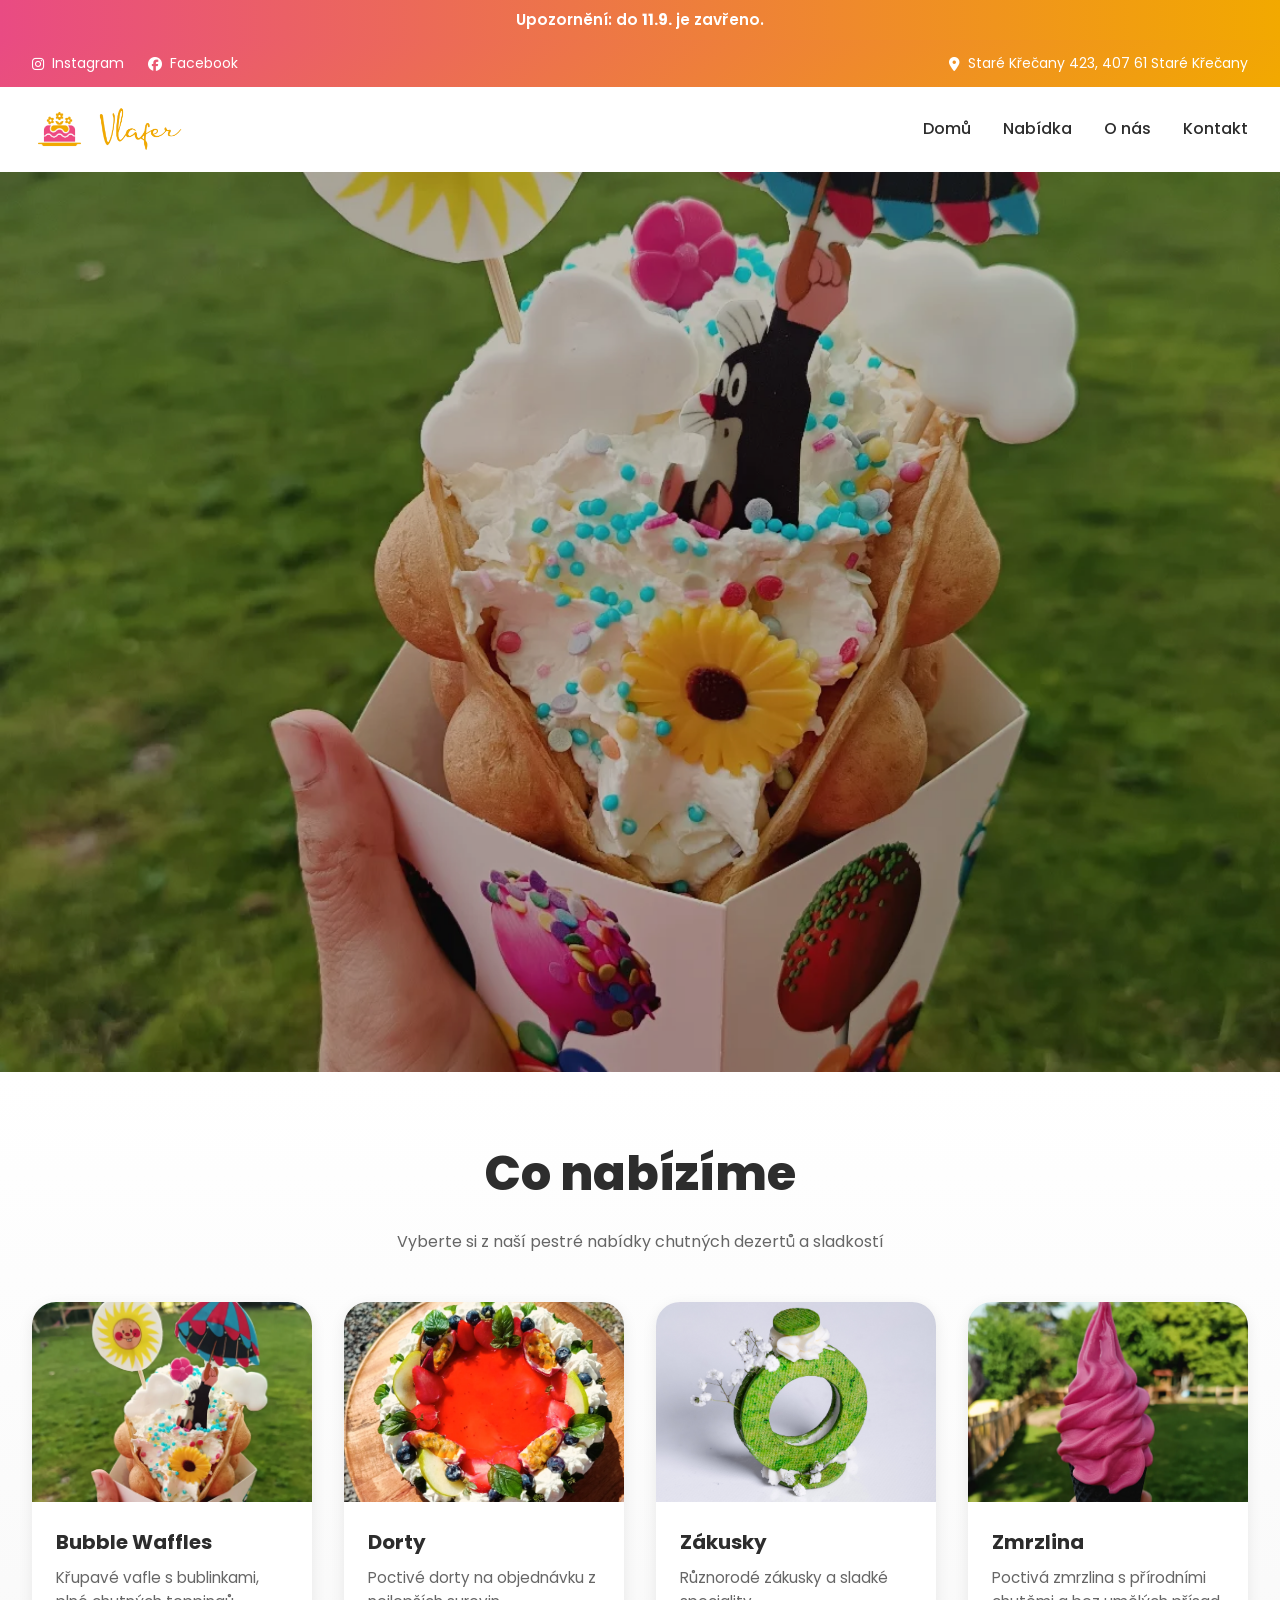
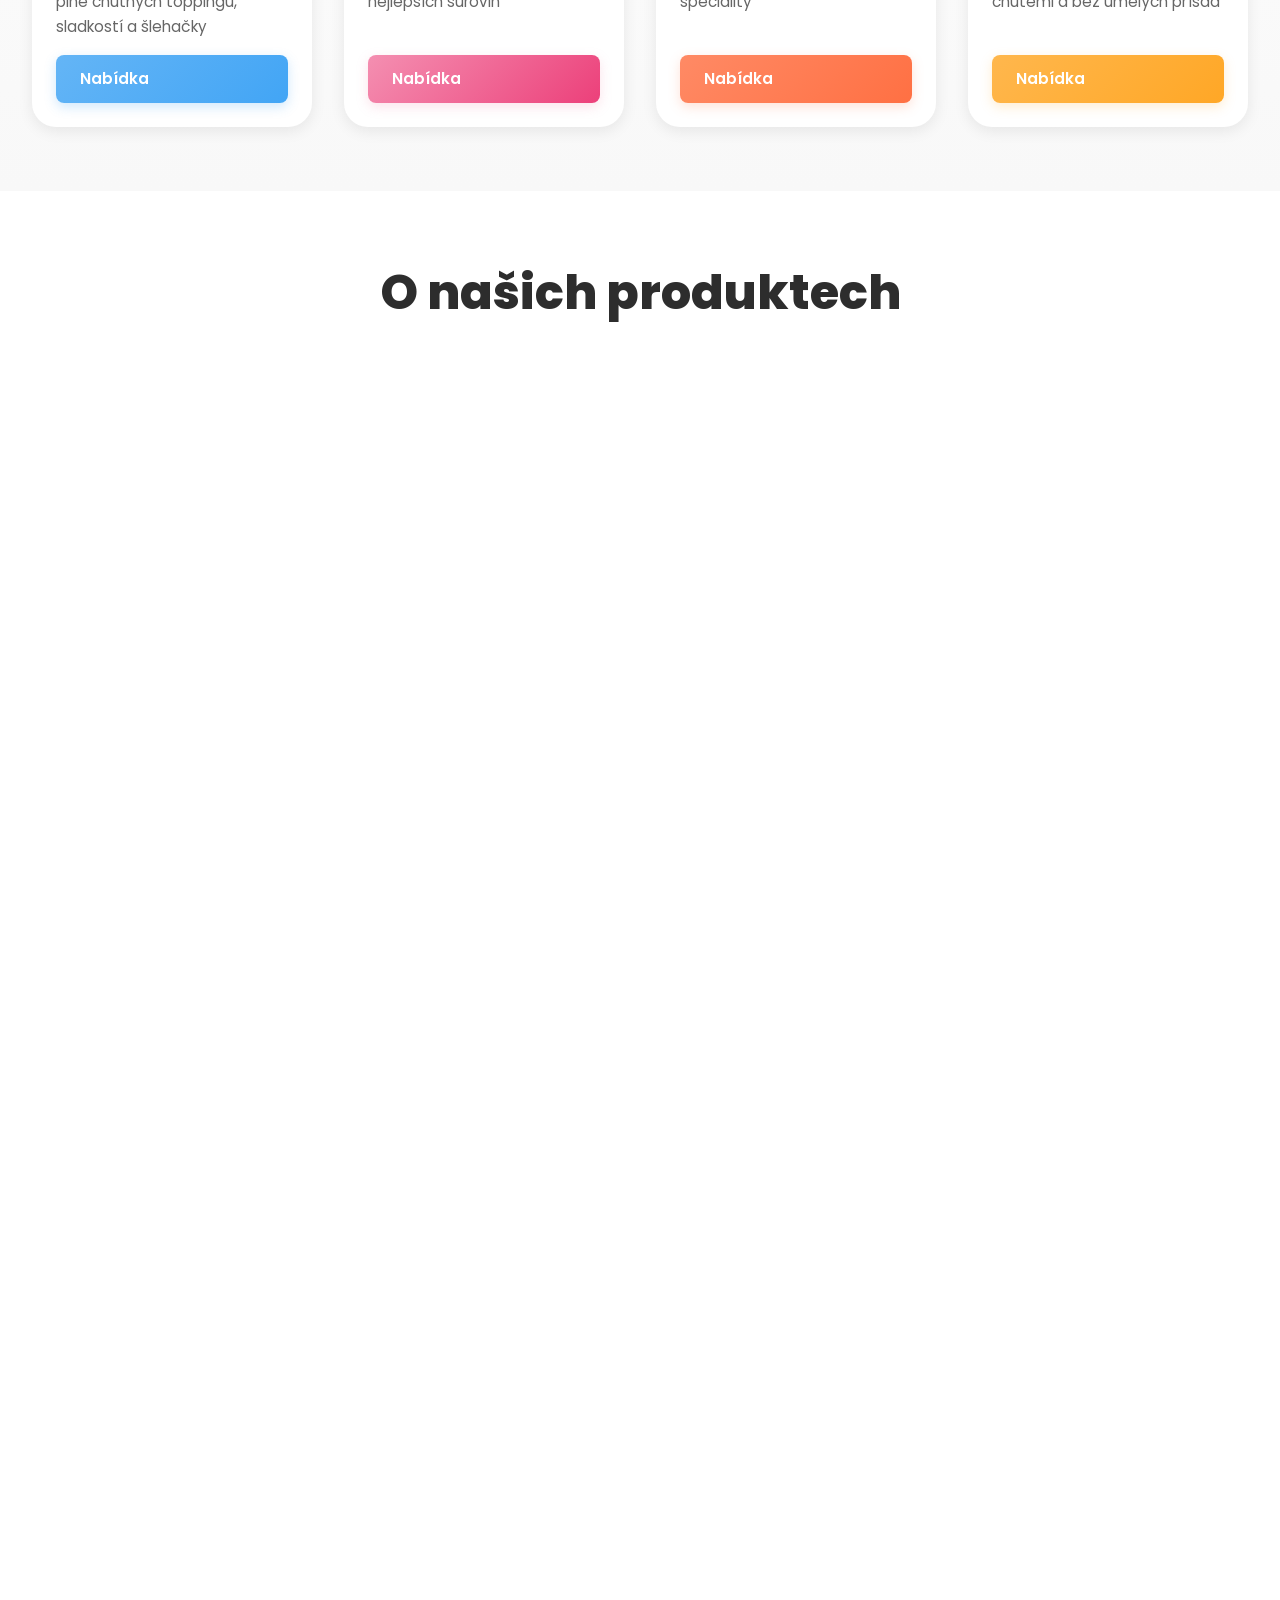
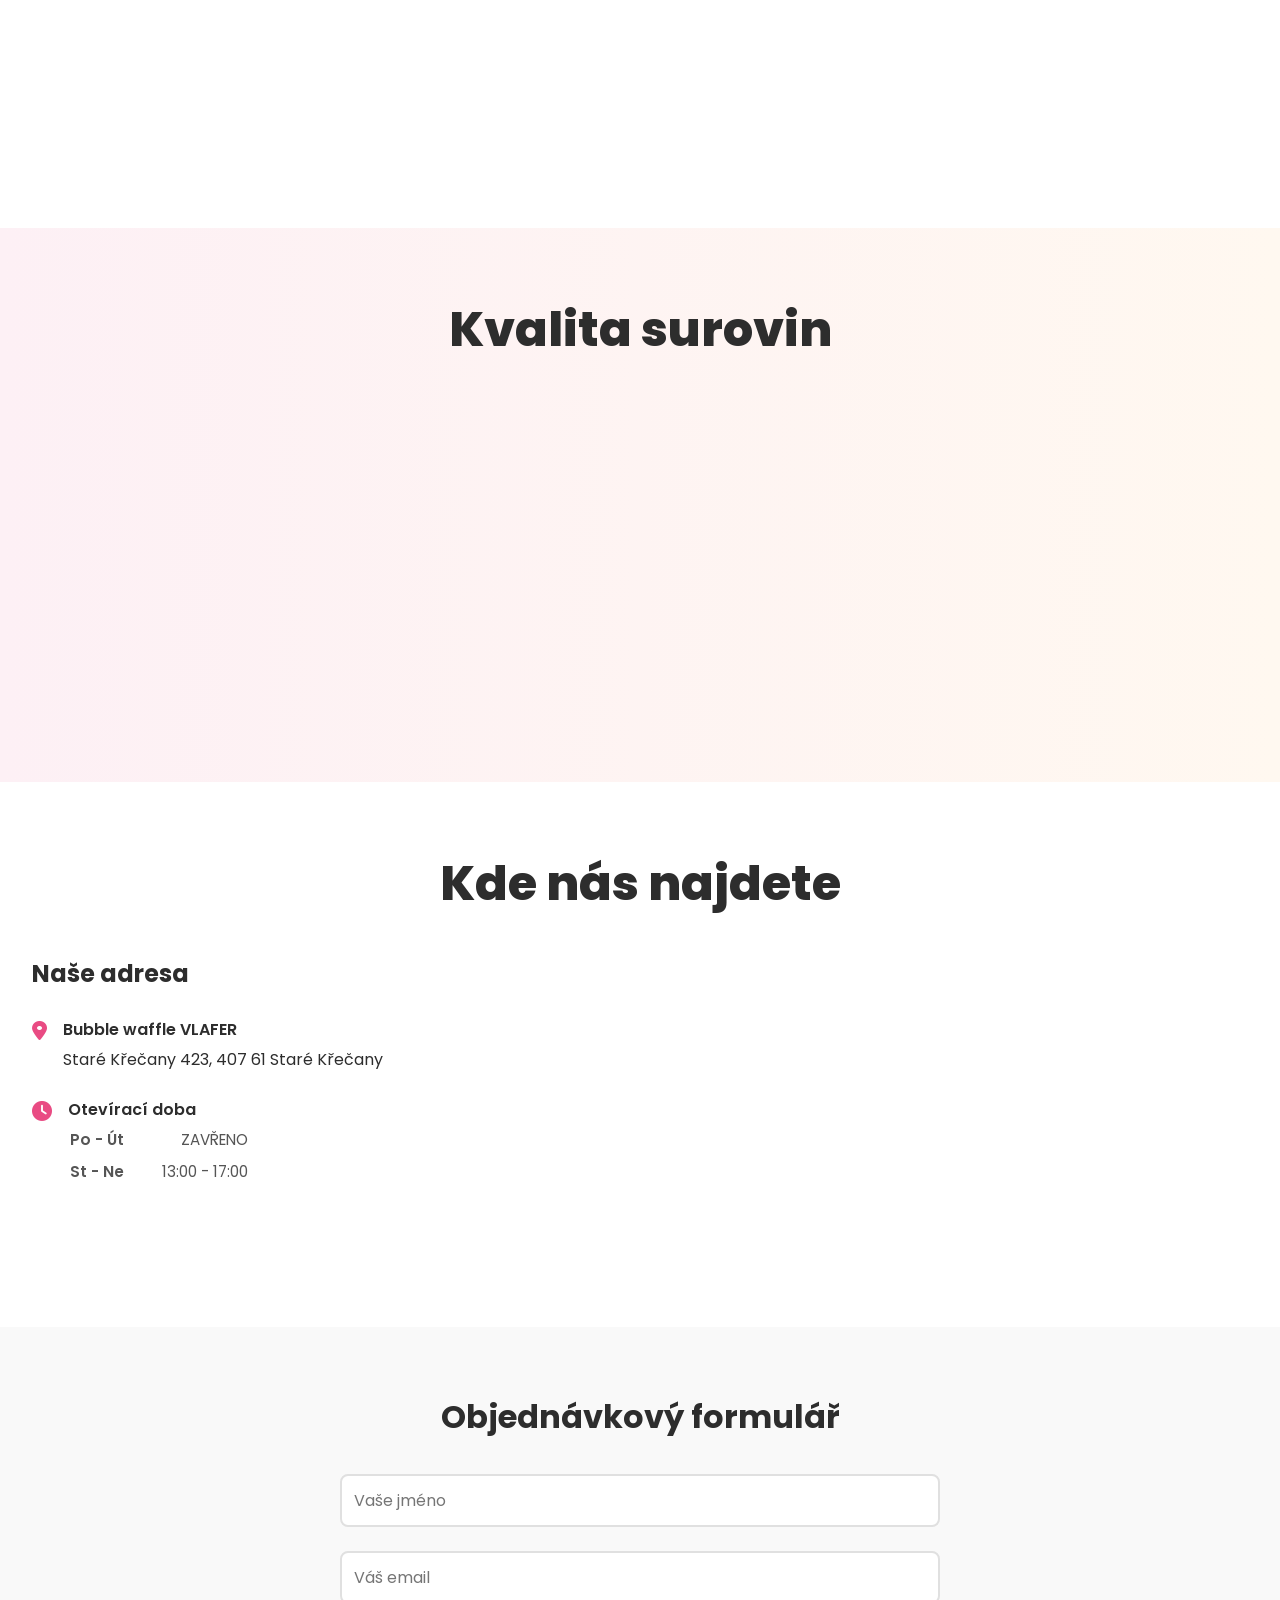
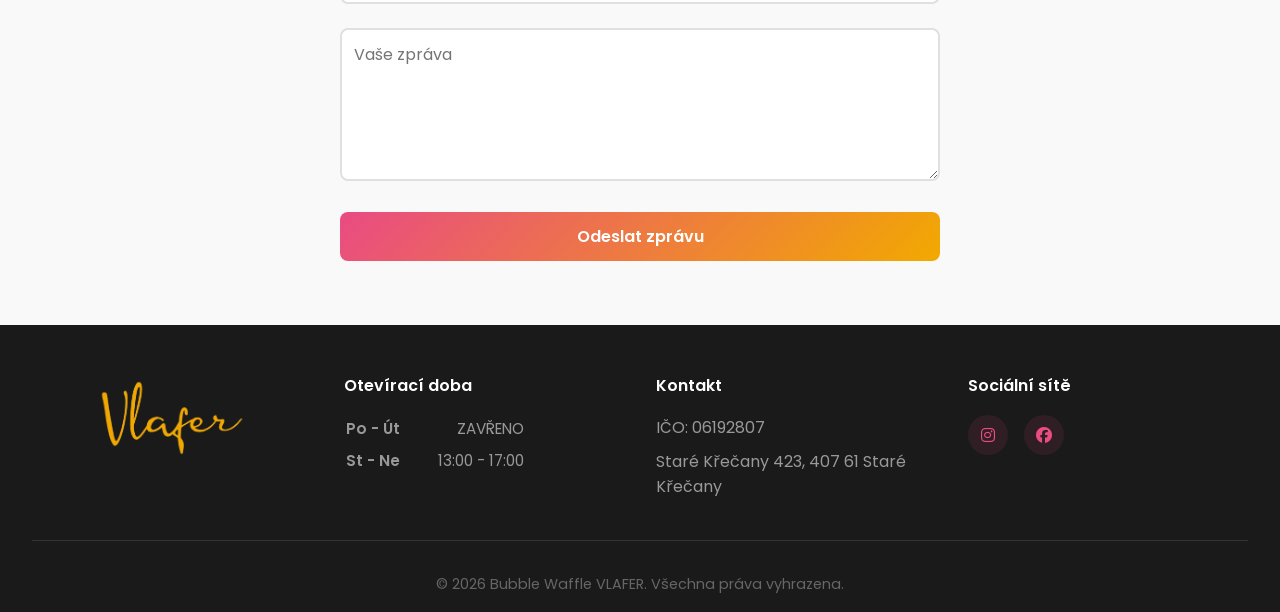
==== commit 89a36d40: "Fix HTML encoding issues in index.html" ====
--- a/index.html
+++ b/index.html
@@ -21,7 +21,7 @@
 <body>
     <div class="announcement-bar">
         <div class="container">
-            <p>Upozornění: do <strong>10.9.</strong> je zavřeno.</p>
+            <p>Upozornění: do <strong>11.9.</strong> je zavřeno.</p>
         </div>
     </div>
 
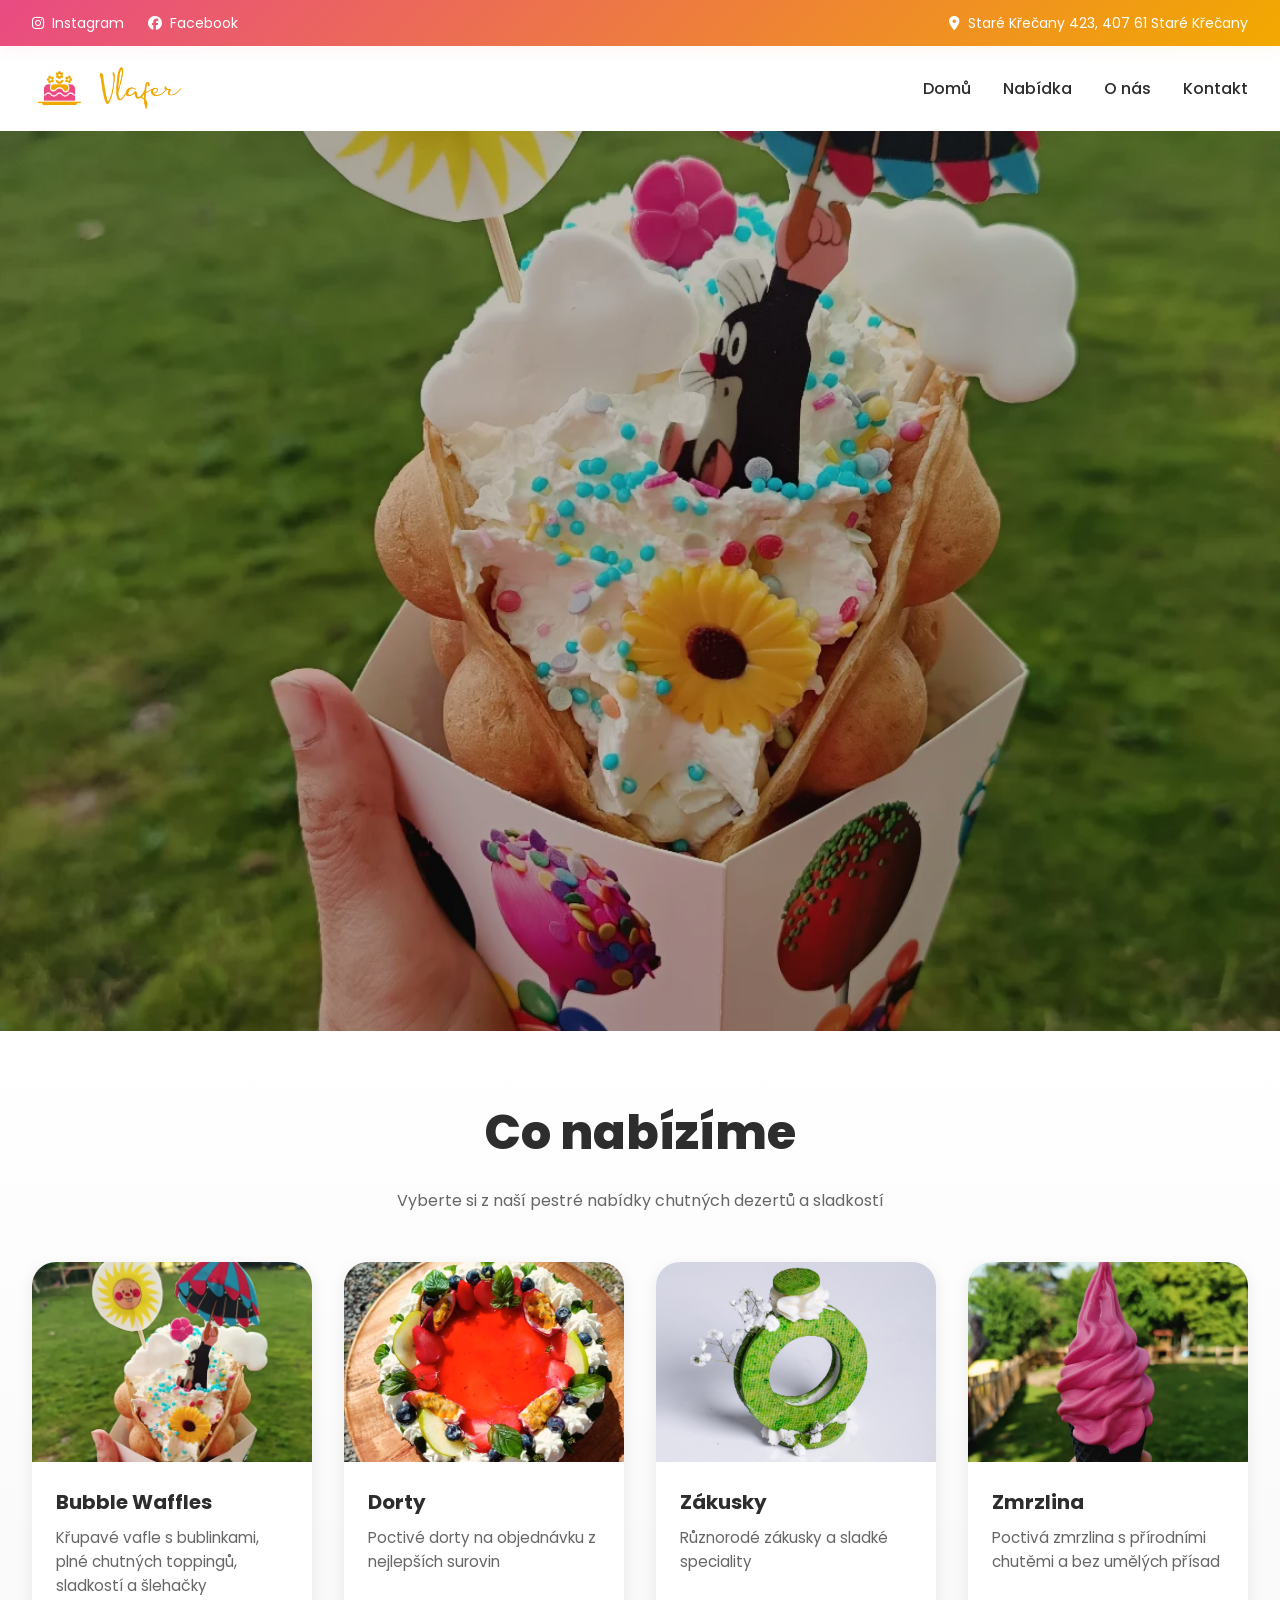
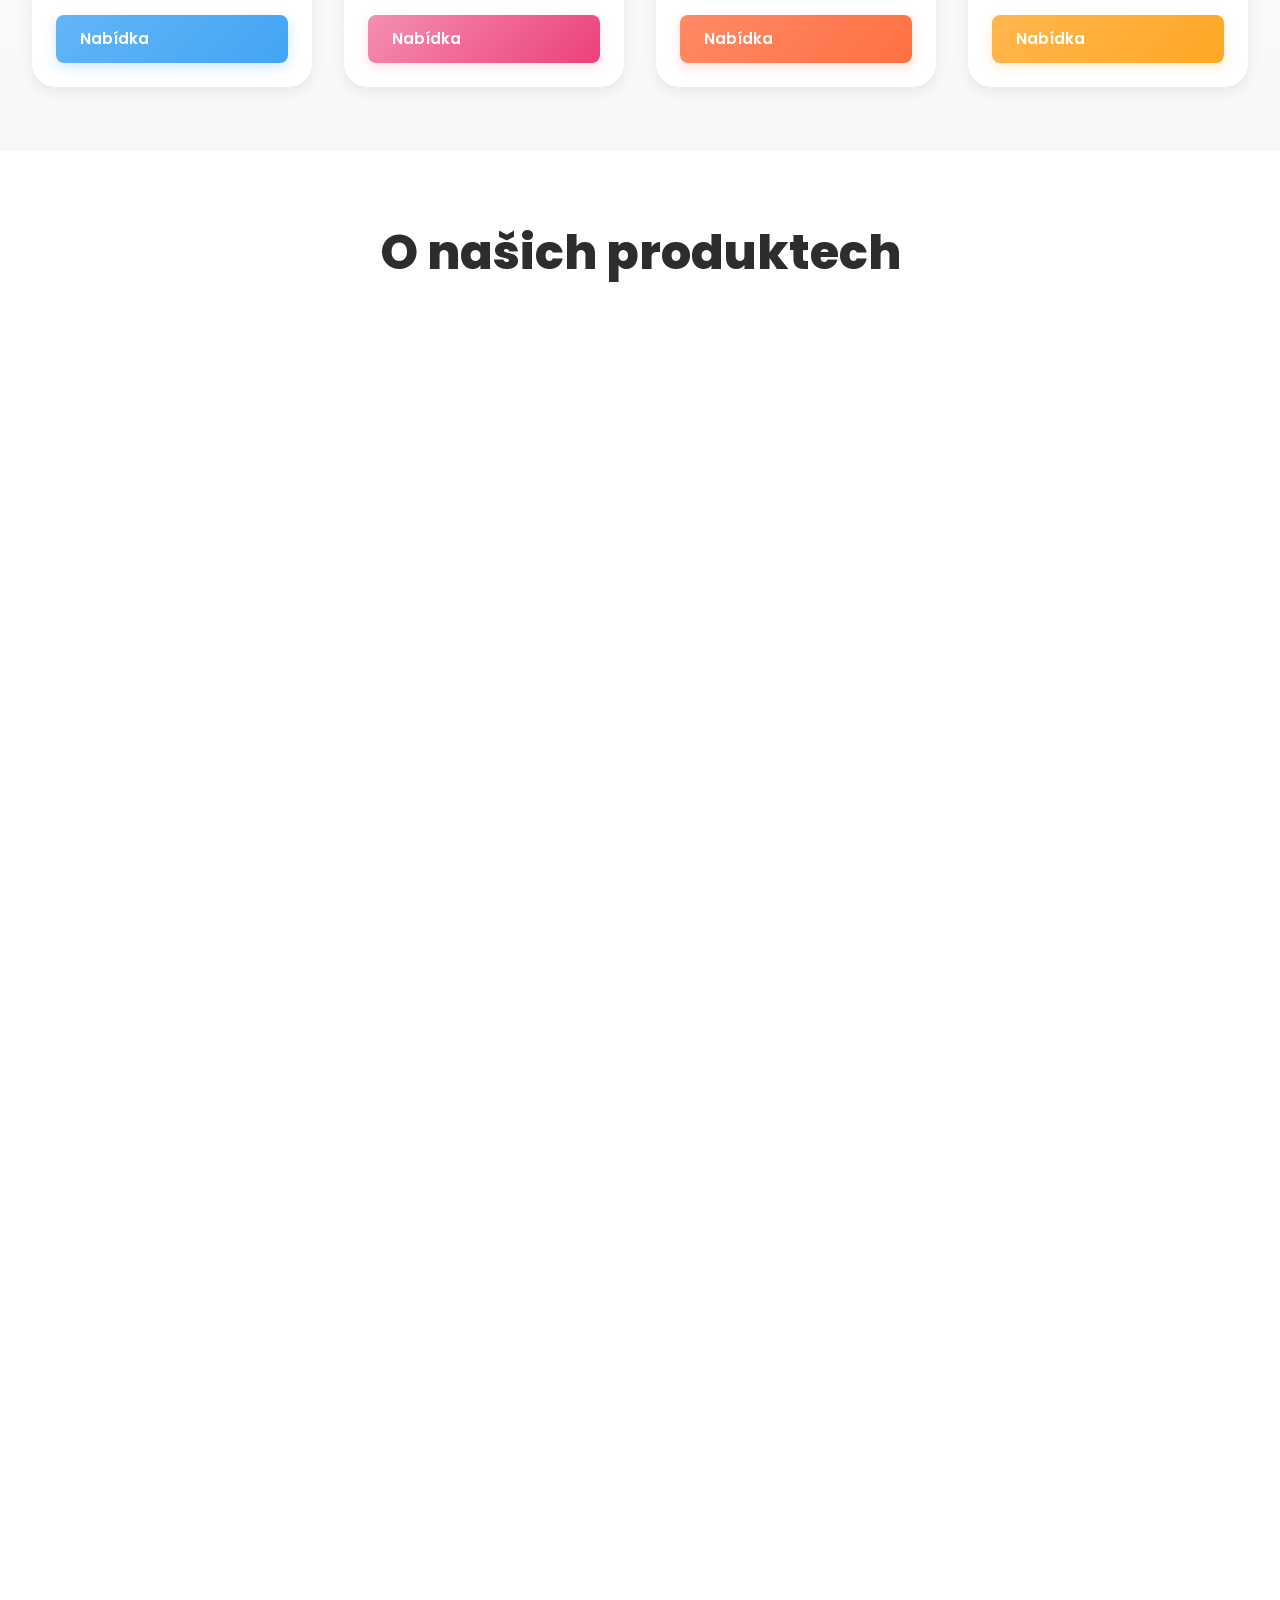
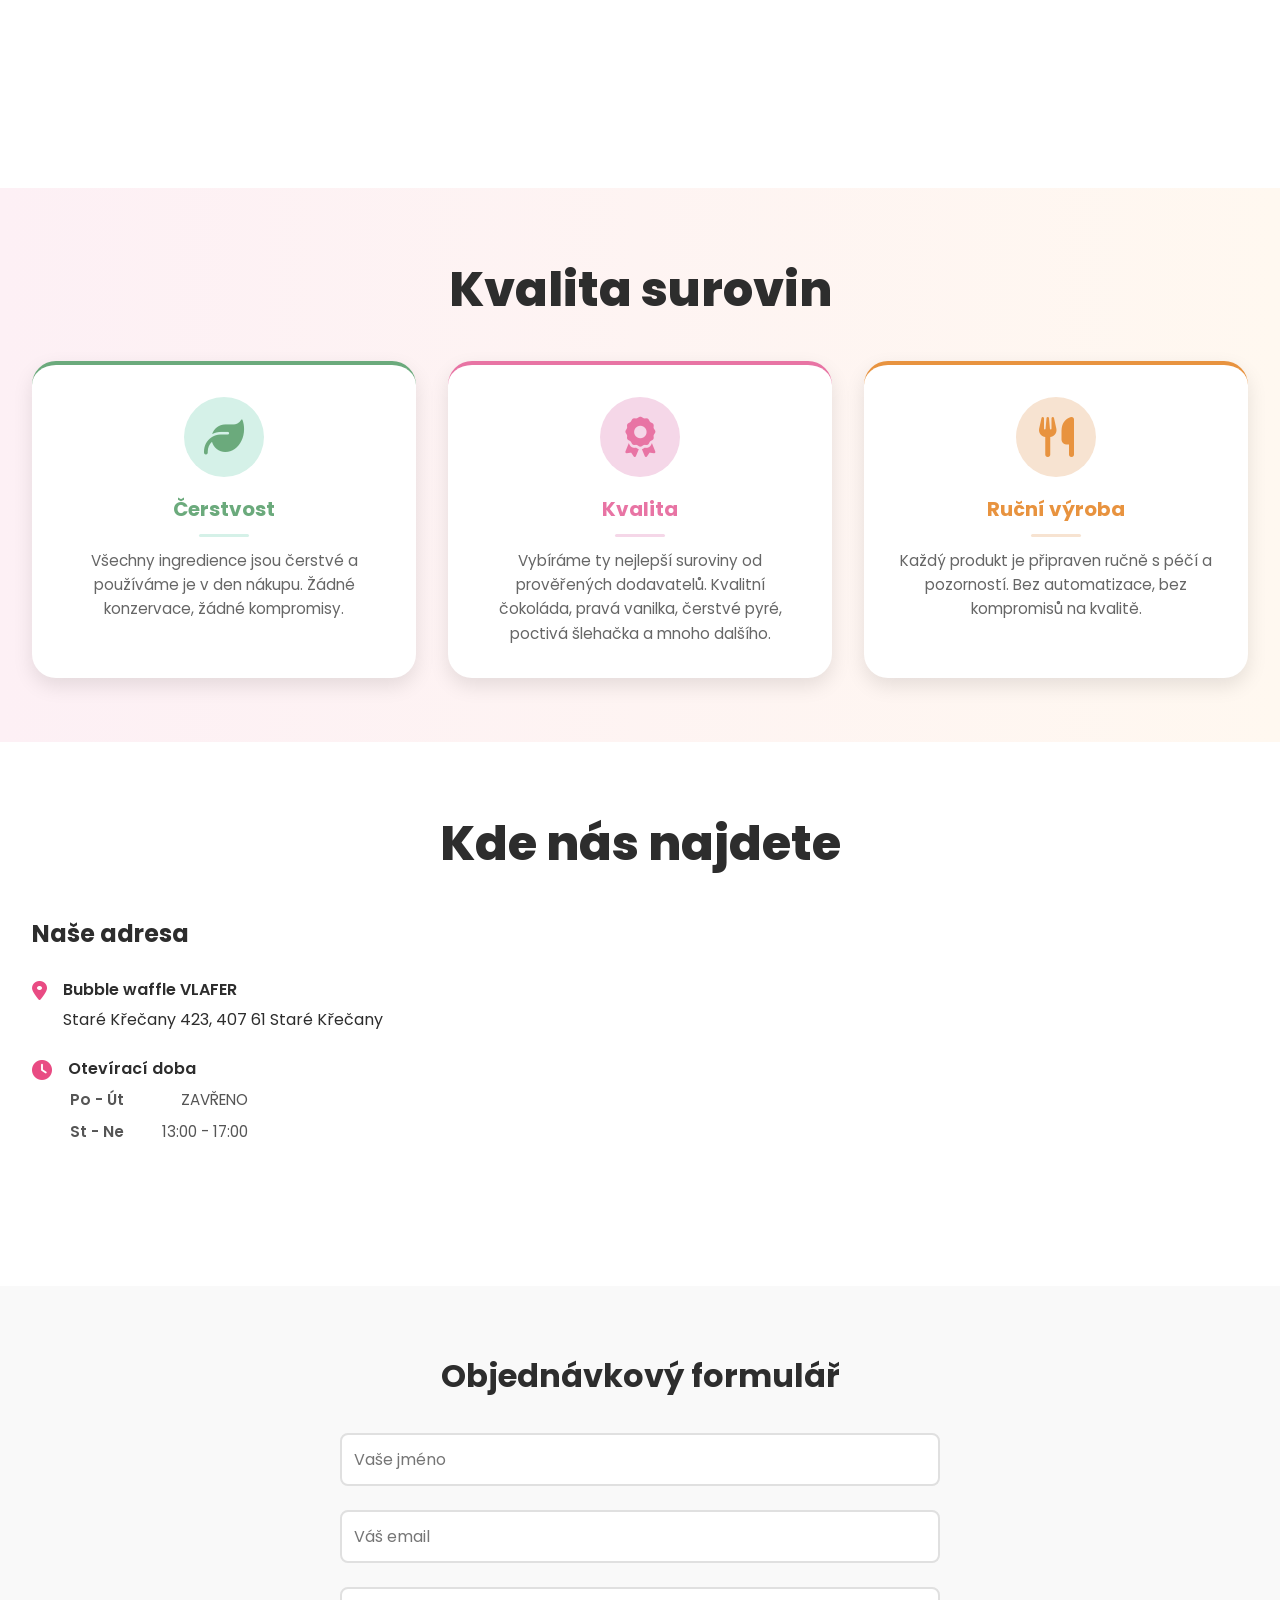
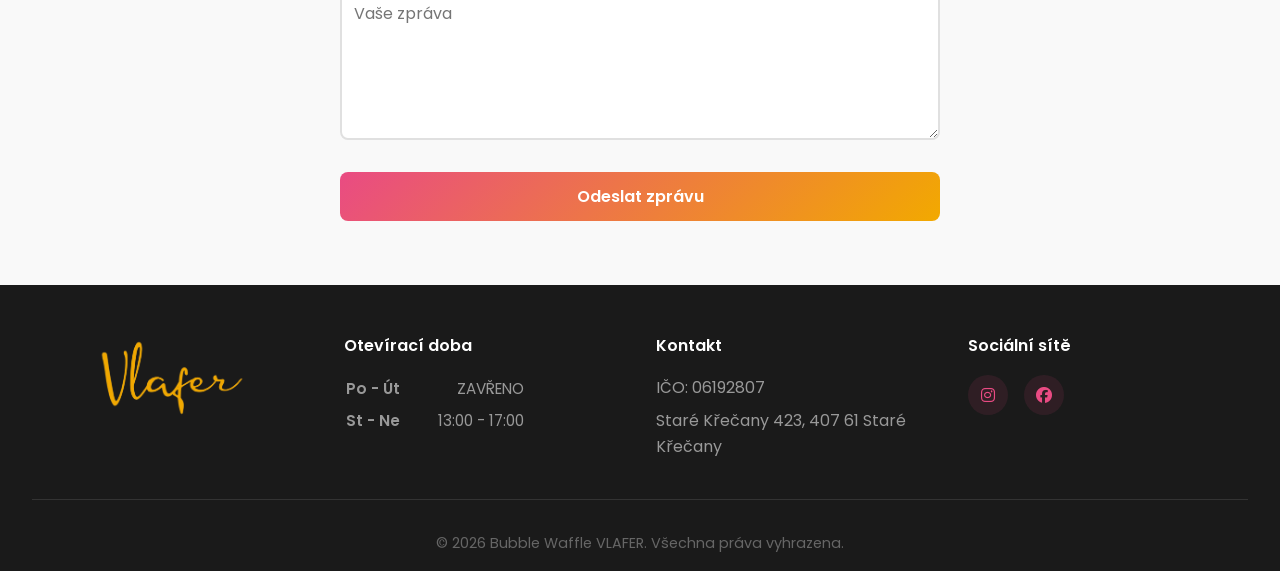
==== commit de3d498c: "Fix HTML structure and content" ====
--- a/index.html
+++ b/index.html
@@ -19,11 +19,7 @@
     <link rel="stylesheet" href="styly.css">
 </head>
 <body>
-    <div class="announcement-bar">
-        <div class="container">
-            <p>Upozornění: do <strong>11.9.</strong> je zavřeno.</p>
-        </div>
-    </div>
+    
 
     <!-- Top Bar -->
     <div class="top-bar">
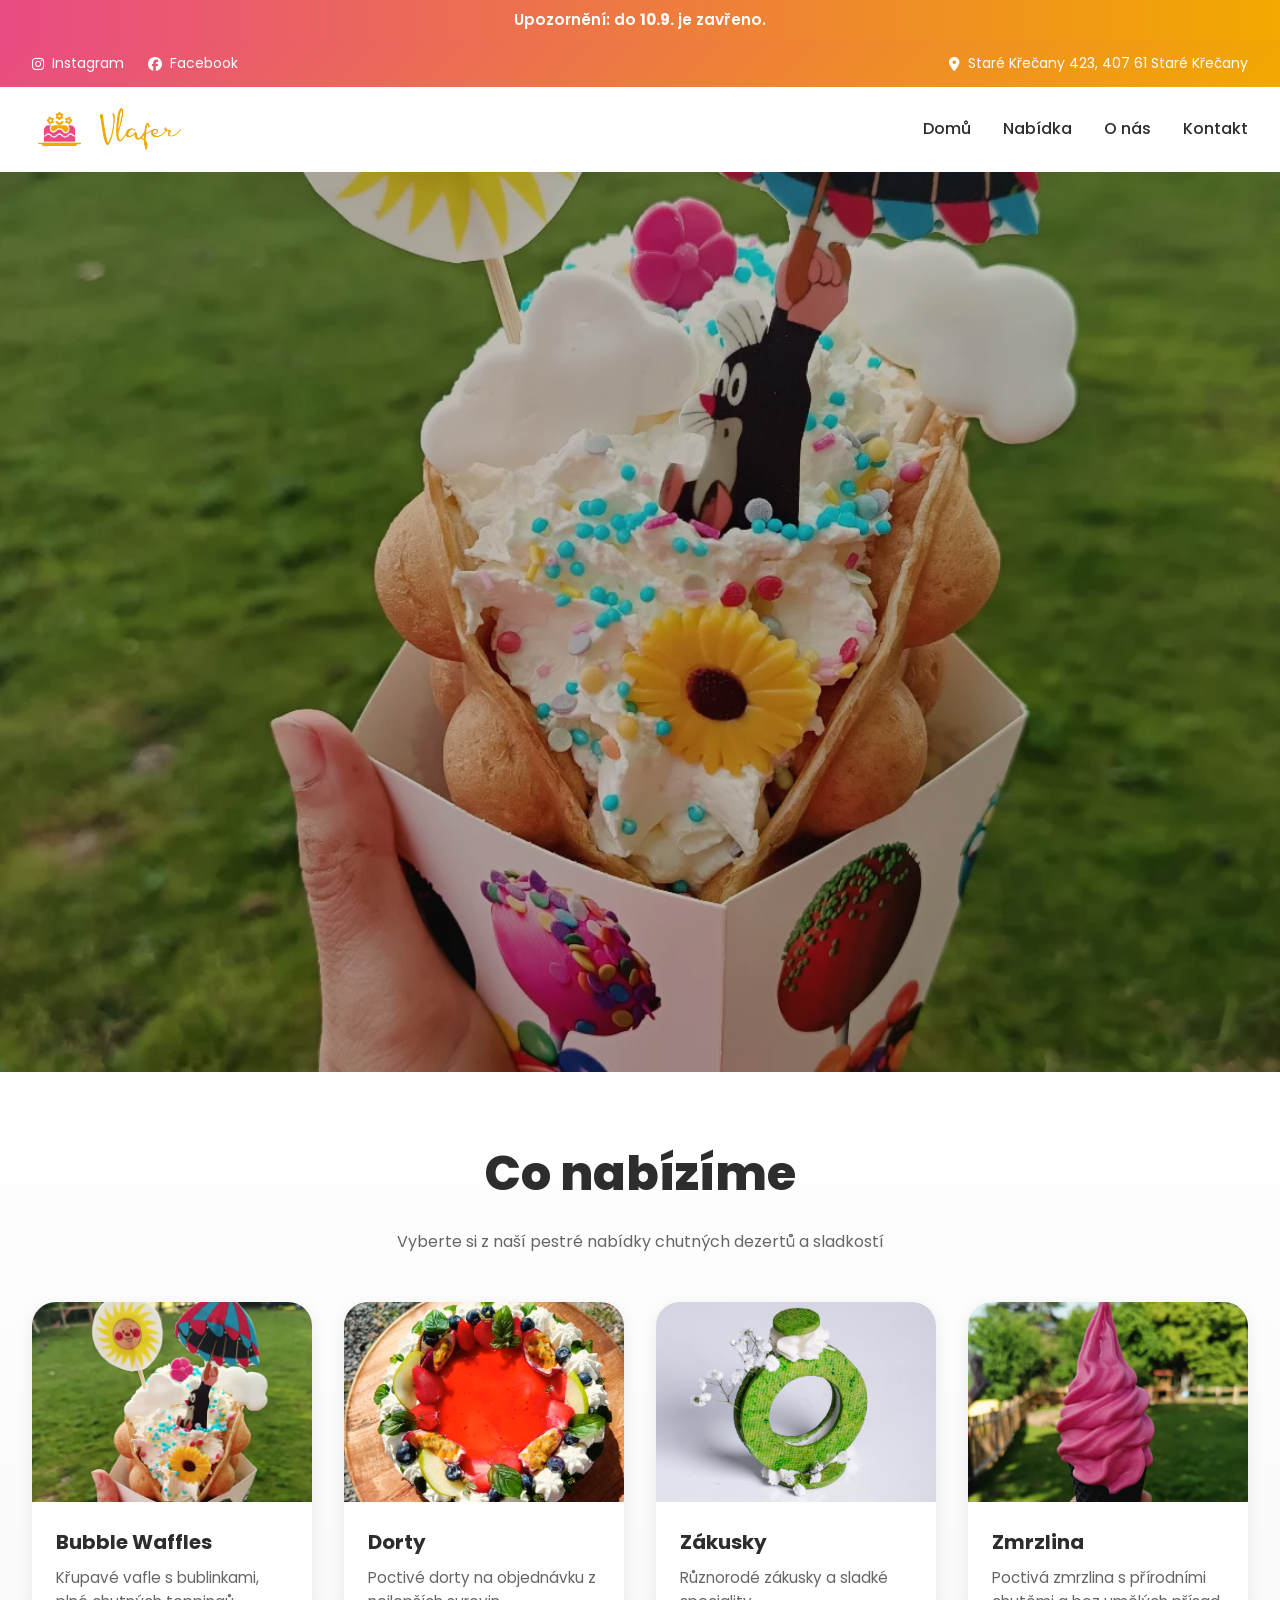
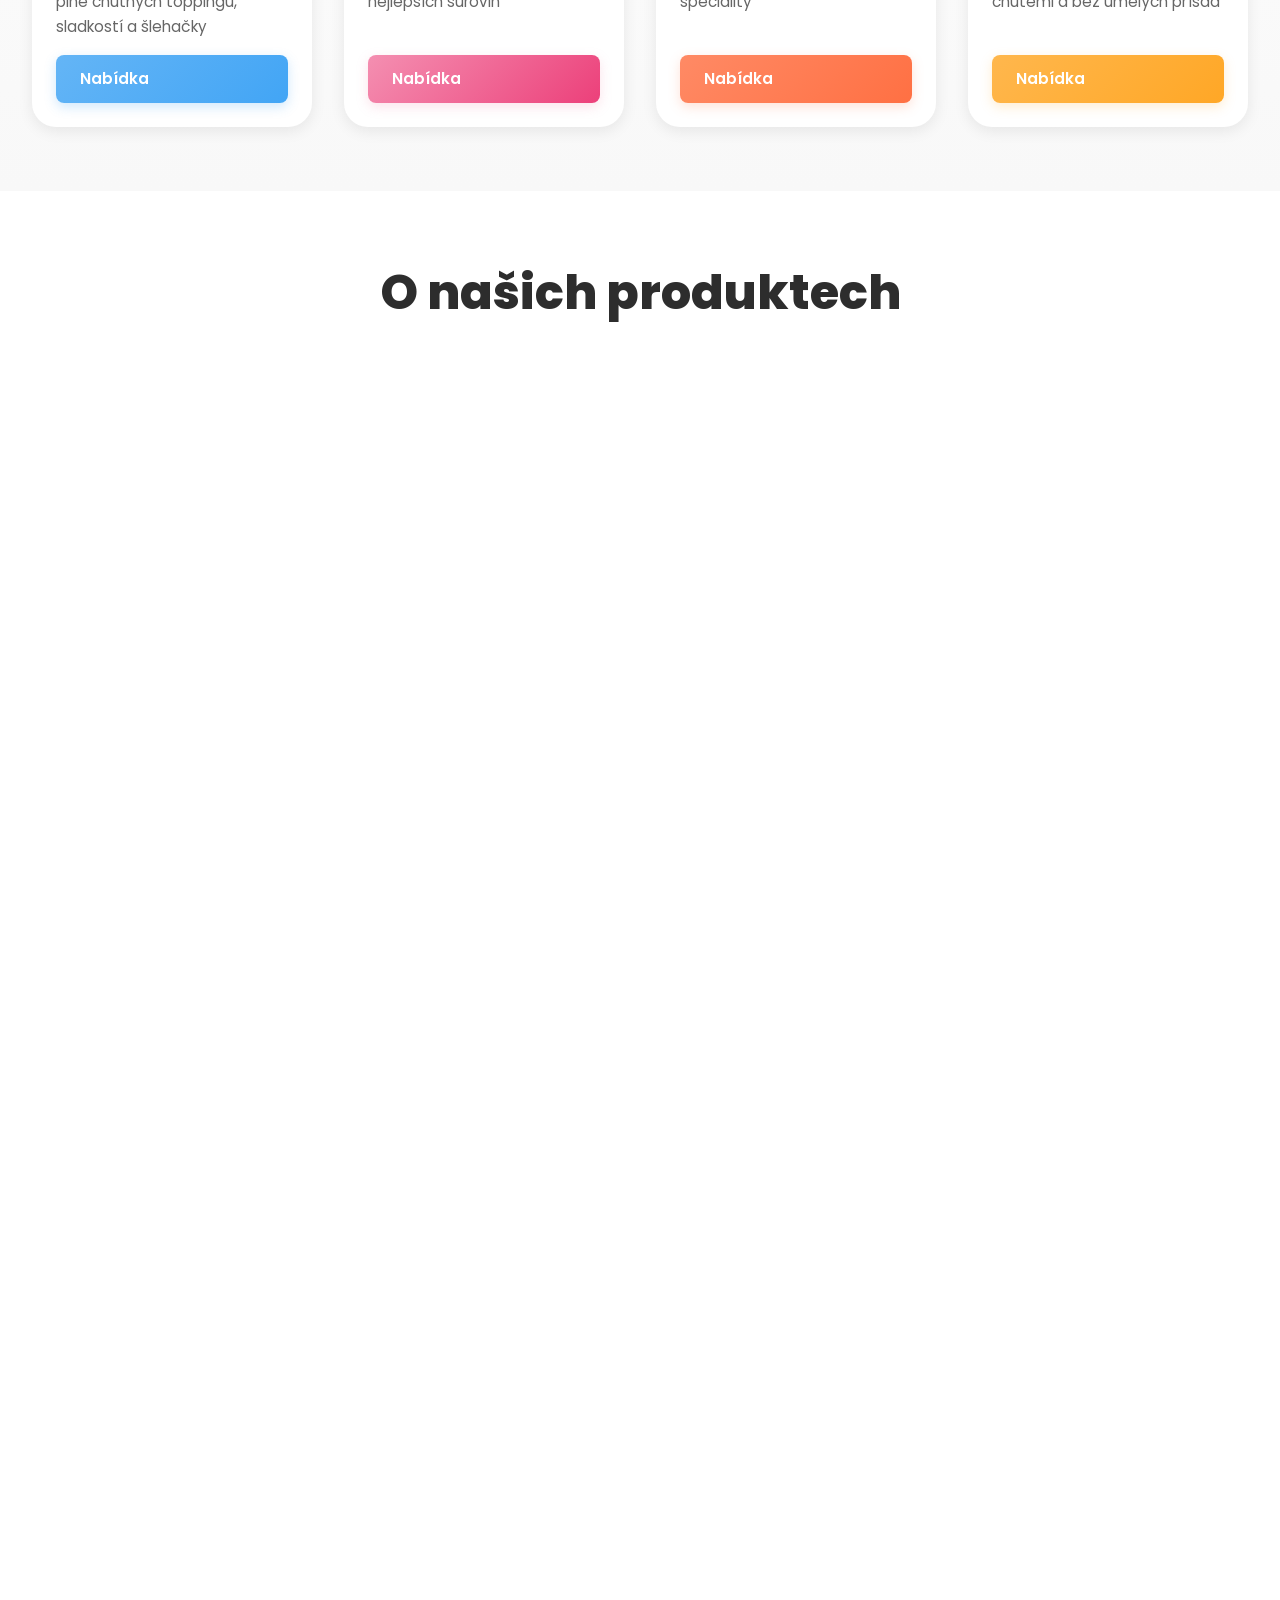
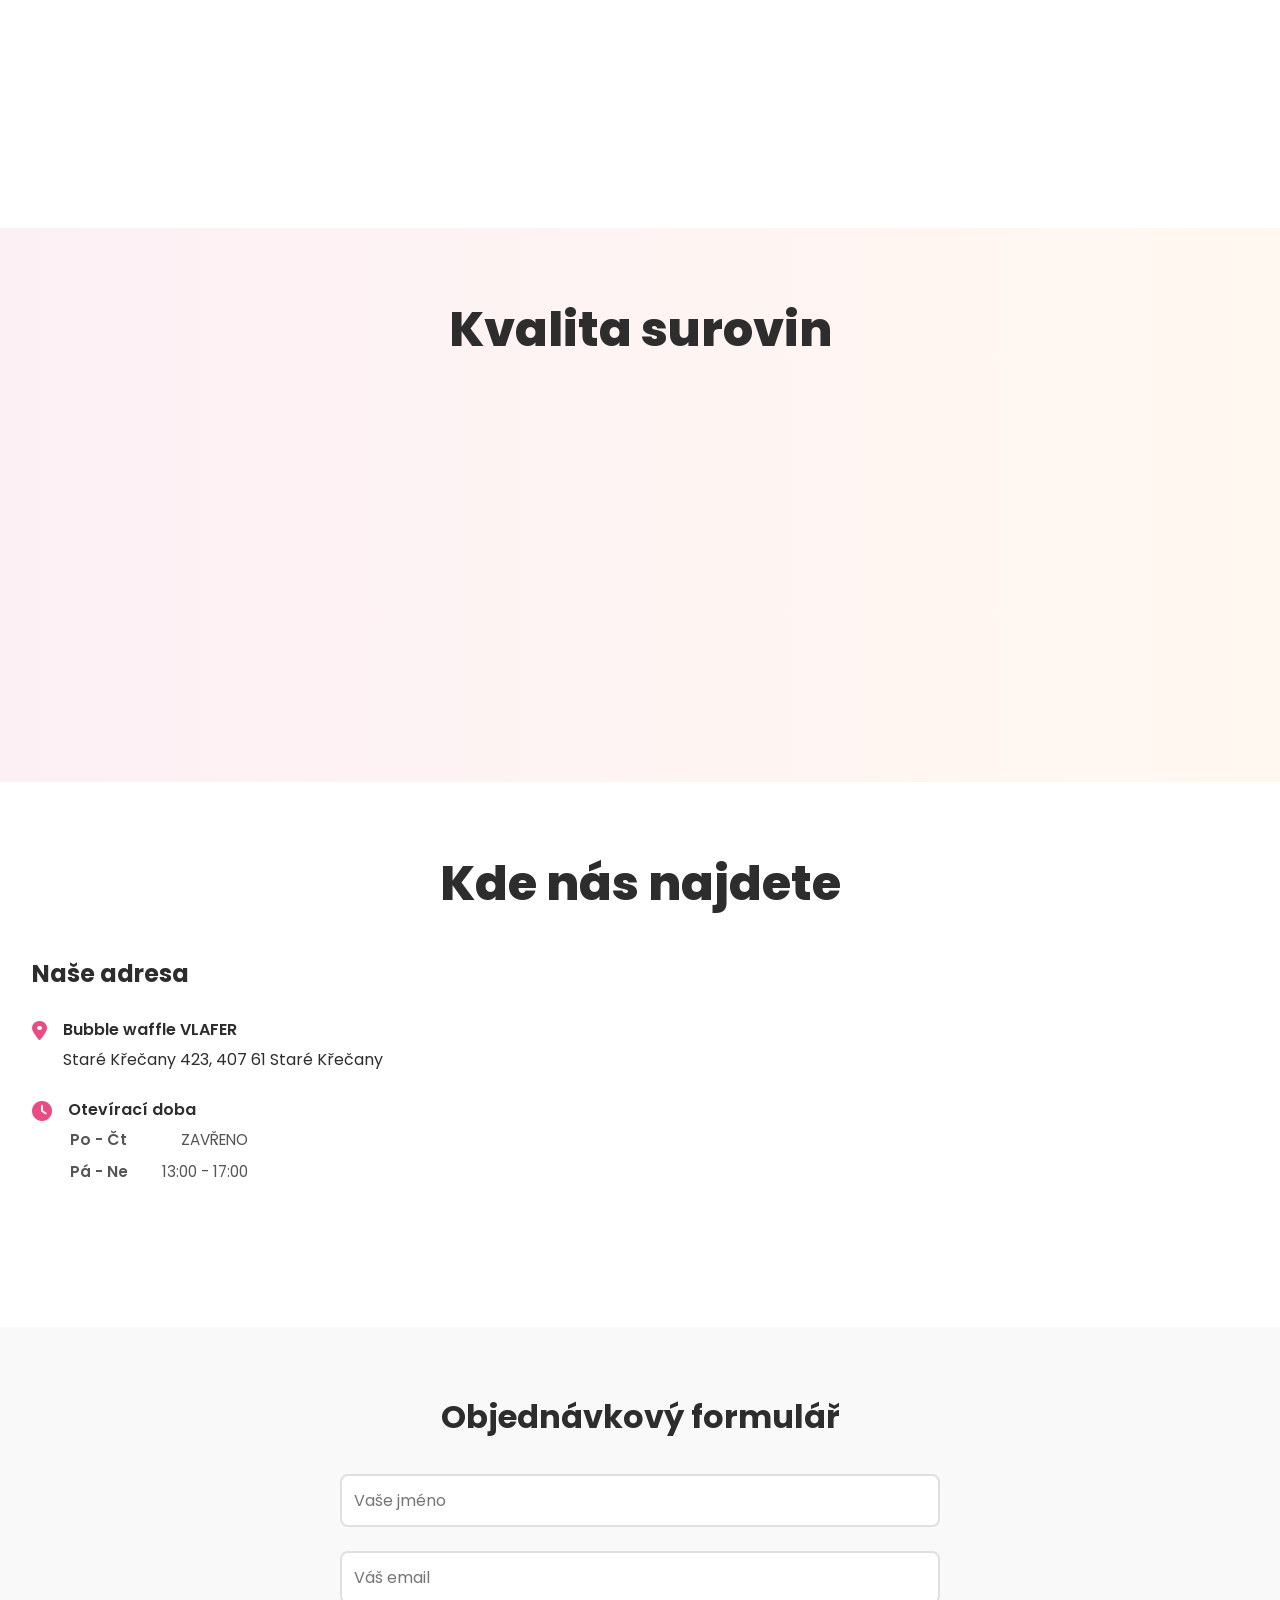
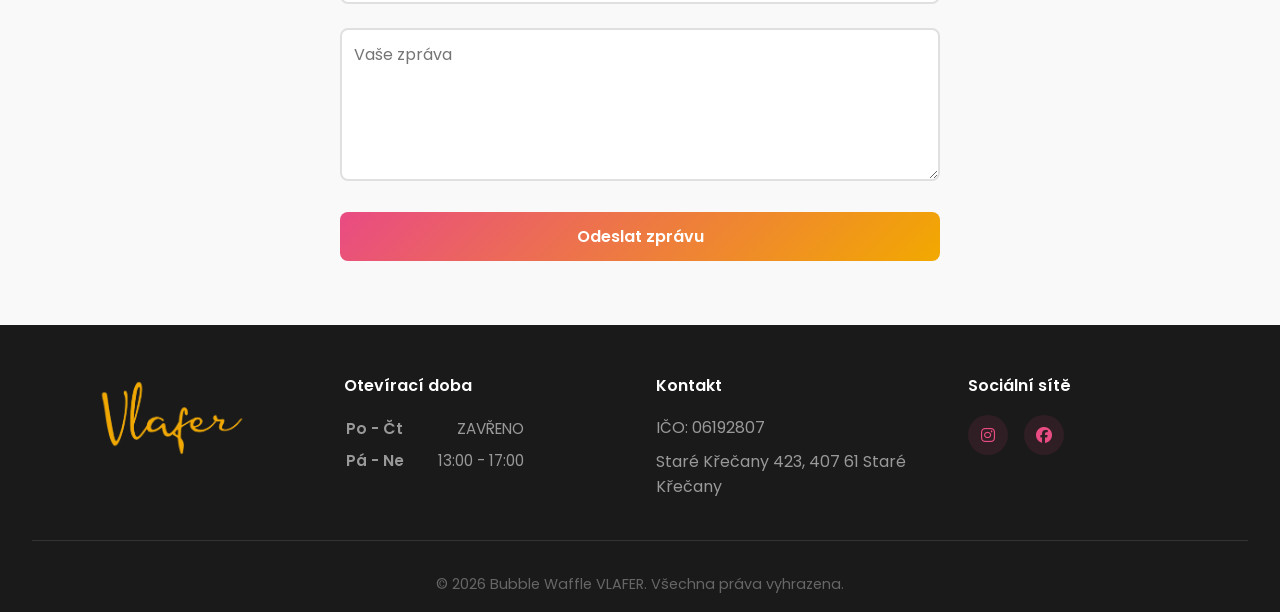
==== commit 8f6056fd: "Add files via upload" ====
--- a/index.html
+++ b/index.html
@@ -19,7 +19,11 @@
     <link rel="stylesheet" href="styly.css">
 </head>
 <body>
-    
+    <div class="announcement-bar">
+        <div class="container">
+            <p>Upozornění: do <strong>10.9.</strong> je zavřeno.</p>
+        </div>
+    </div>
 
     <!-- Top Bar -->
     <div class="top-bar">
@@ -223,11 +227,11 @@
                             <p class="contact-label">Otevírací doba</p>
                             <table class="hours-table">
                                 <tr>
-                                    <td>Po - Út</td>
+                                    <td>Po - Čt</td>
                                     <td>ZAVŘENO</td>
                                 </tr>
                                 <tr>
-                                    <td>St - Ne</td>
+                                    <td>Pá - Ne</td>
                                     <td>13:00 - 17:00</td>
                                 </tr>
                                 
@@ -281,11 +285,11 @@
                     <h4>Otevírací doba</h4>
                     <table class="hours-table">
                         <tr>
-                            <td>Po - Út</td>
+                            <td>Po - Čt</td>
                             <td>ZAVŘENO</td>
                         </tr>
                         <tr>
-                            <td>St - Ne</td>
+                            <td>Pá - Ne</td>
                             <td>13:00 - 17:00</td>
                         </tr>
                     </table>
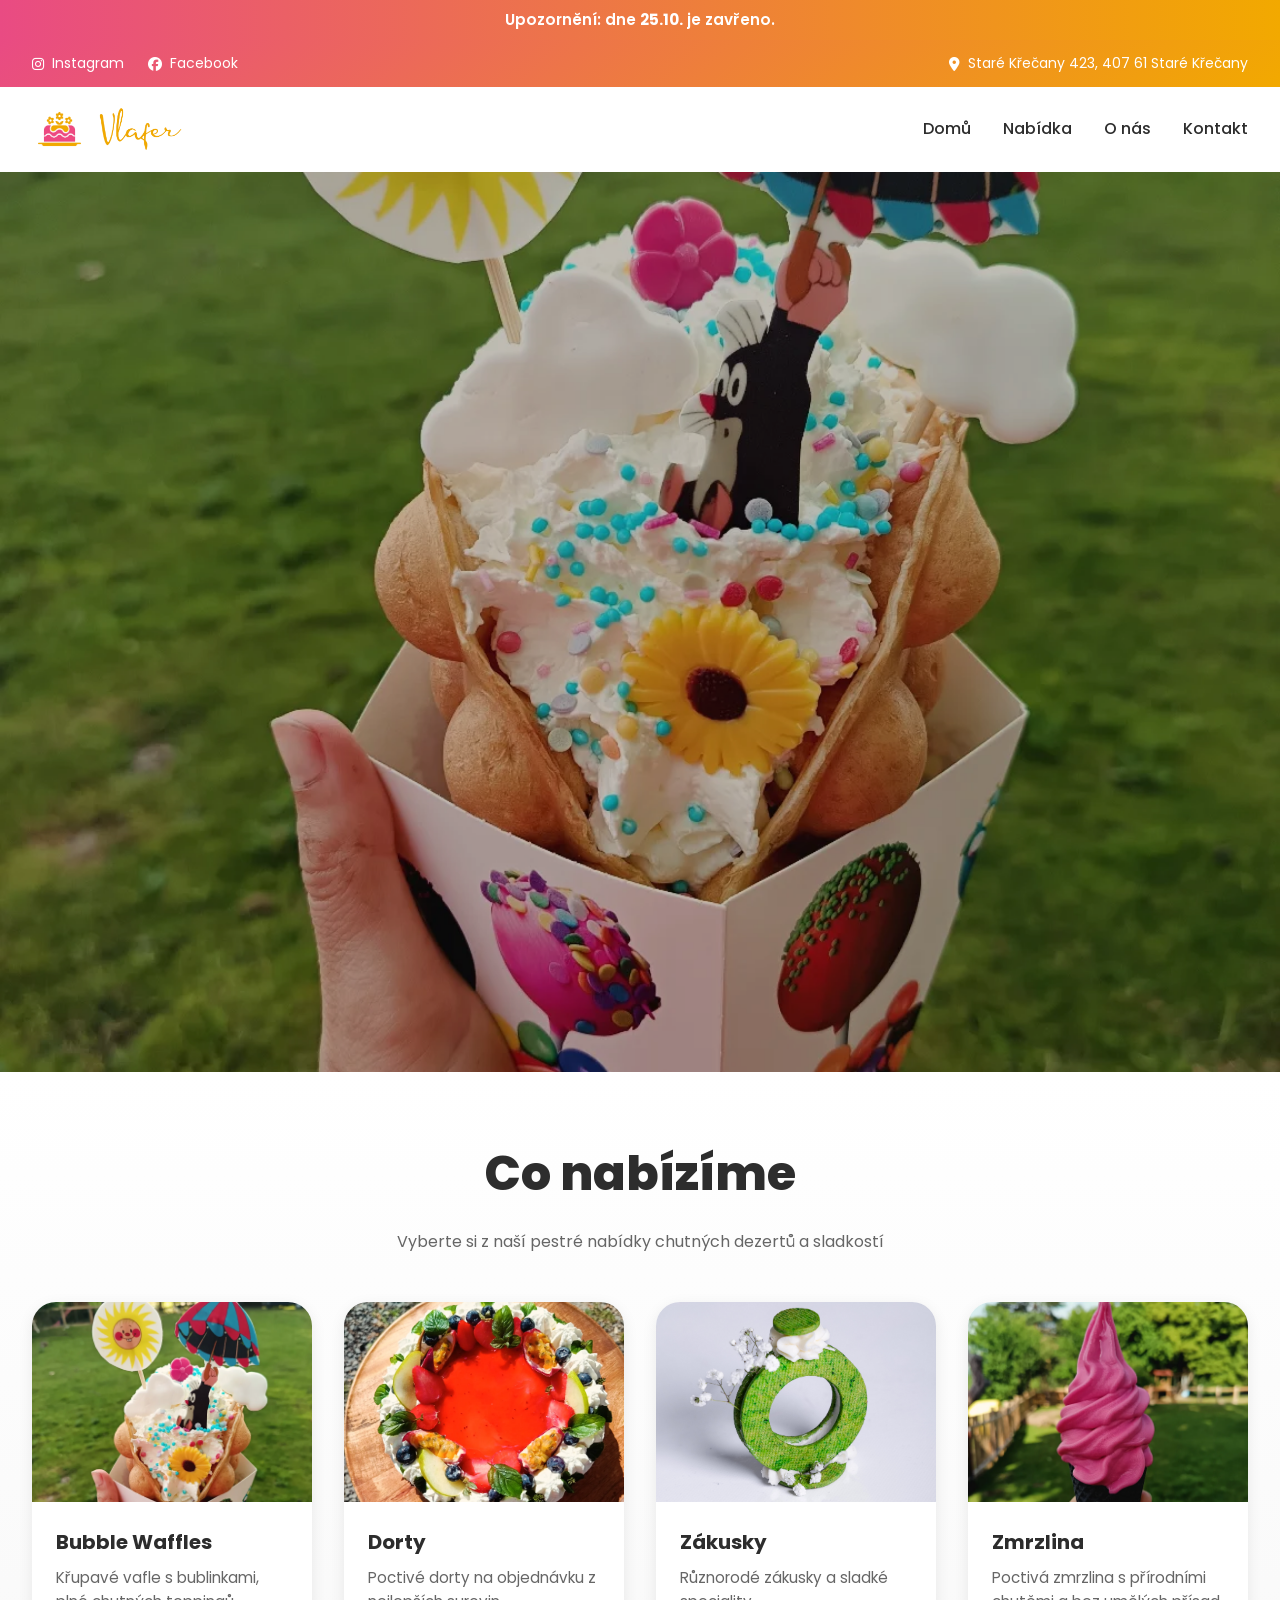
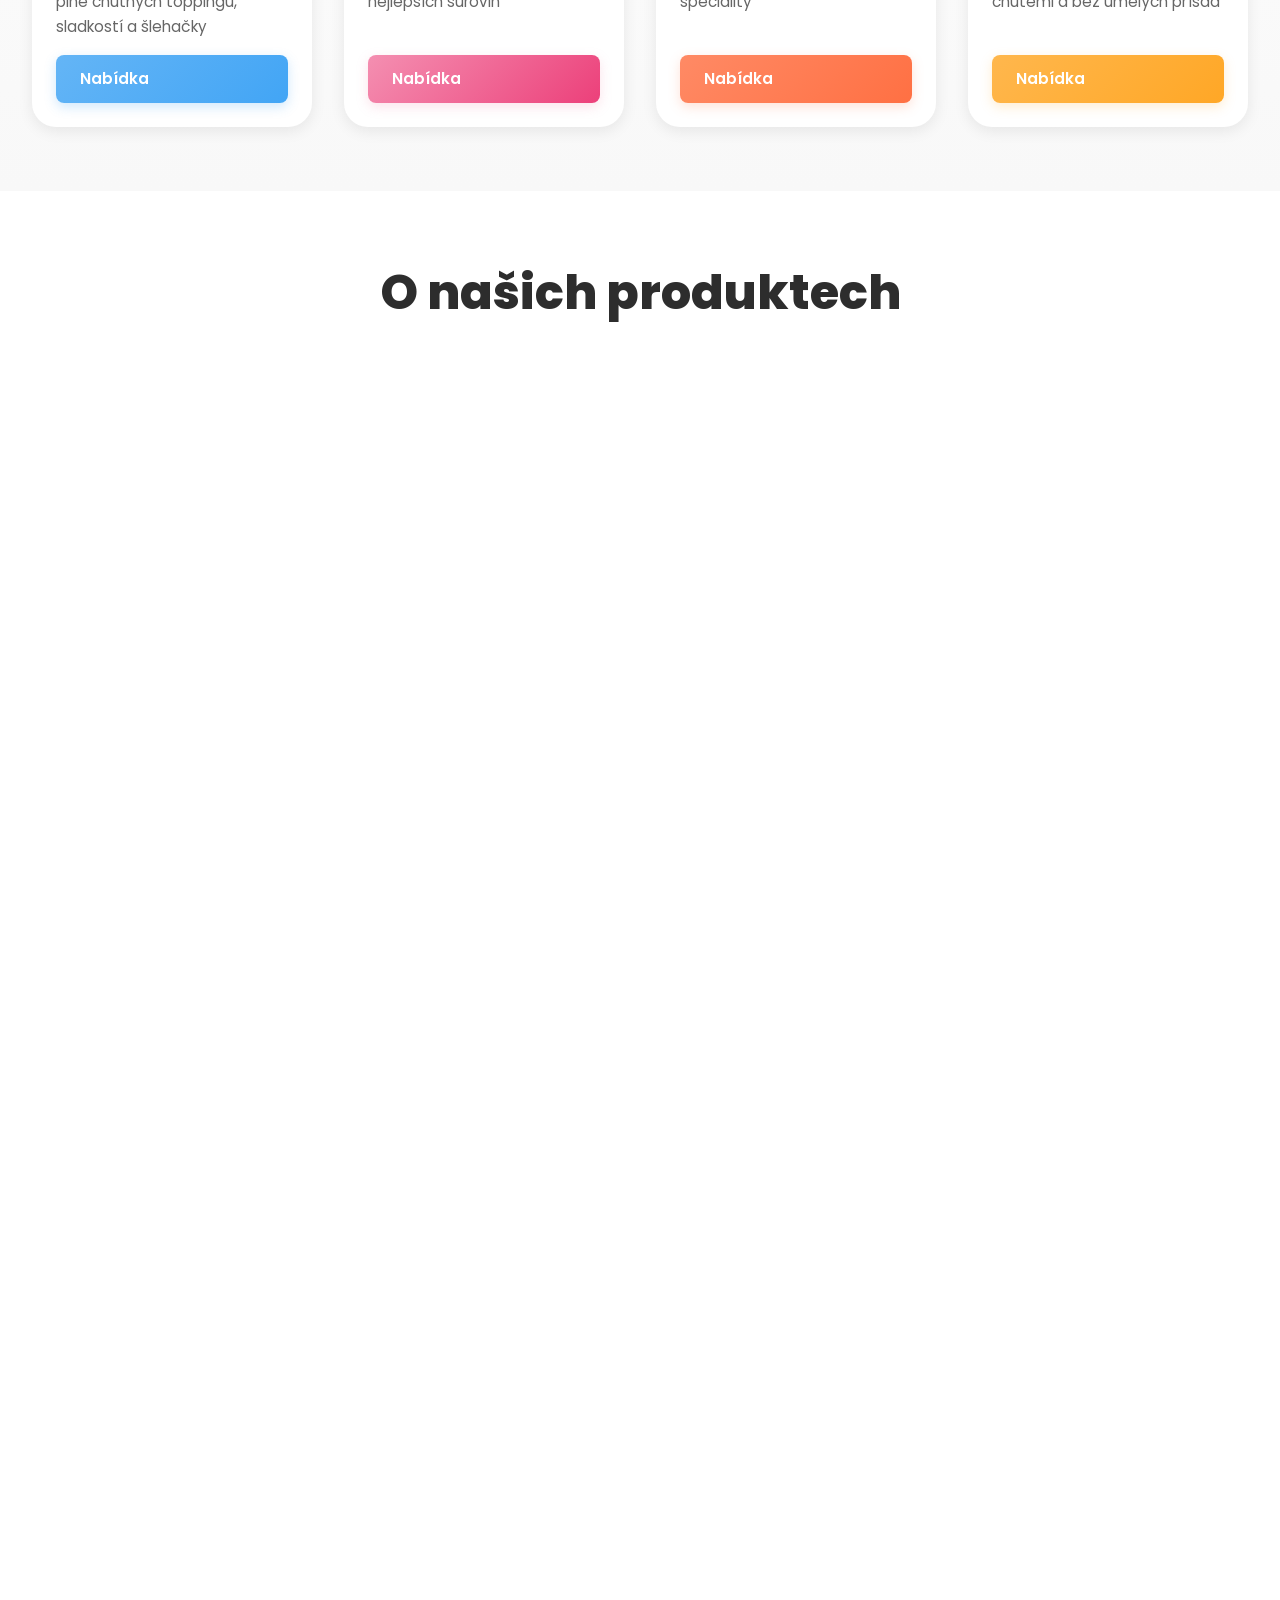
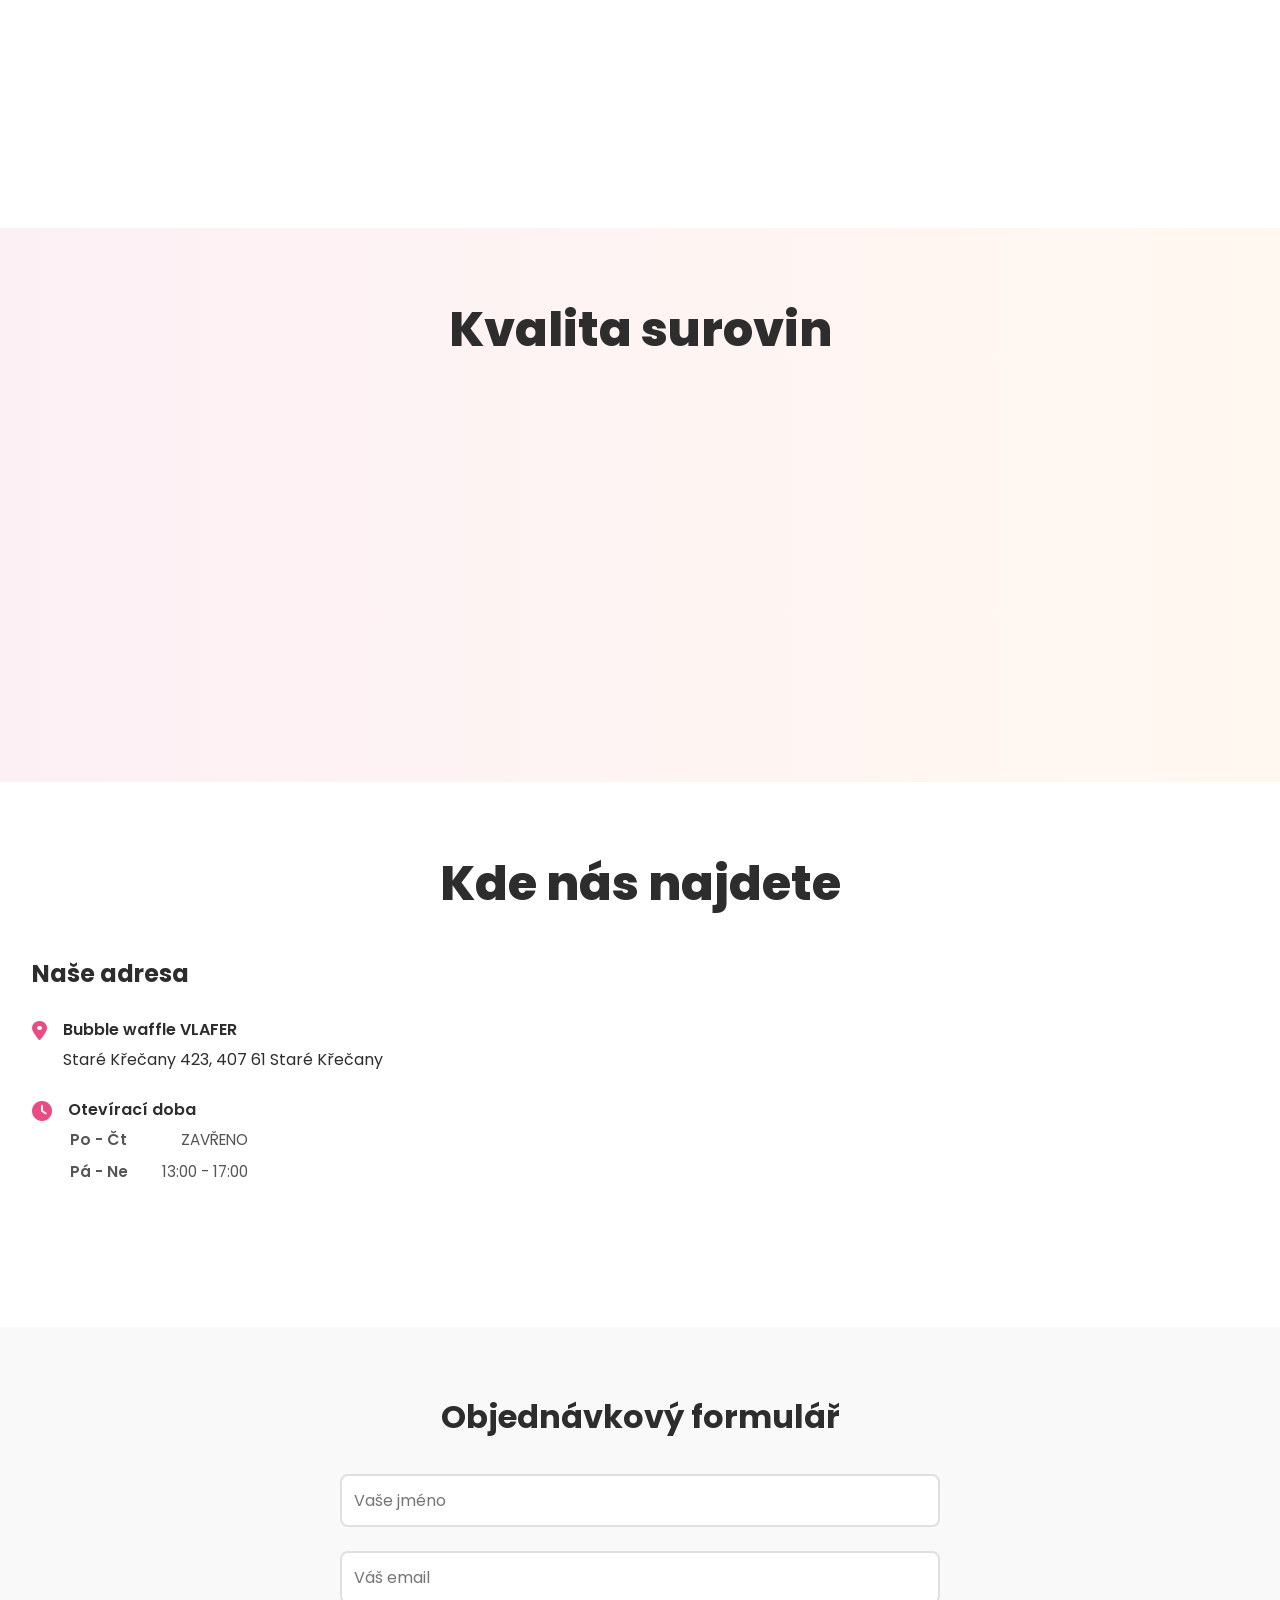
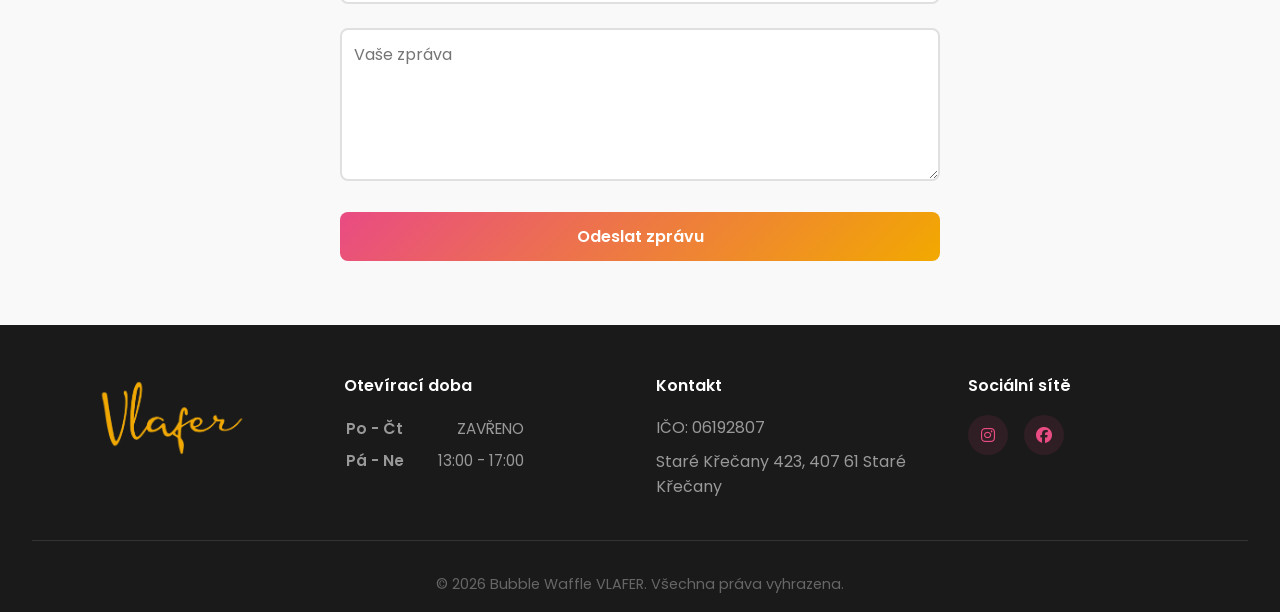
==== commit c1a0e622: "Modify announcement and opening hours in index.html Updated the announcement bar and adjusted the op" ====
--- a/index.html
+++ b/index.html
@@ -21,7 +21,7 @@
 <body>
     <div class="announcement-bar">
         <div class="container">
-            <p>Upozornění: do <strong>10.9.</strong> je zavřeno.</p>
+            <p>Upozornění: dne <strong>25.10.</strong> je zavřeno.</p>
         </div>
     </div>
 
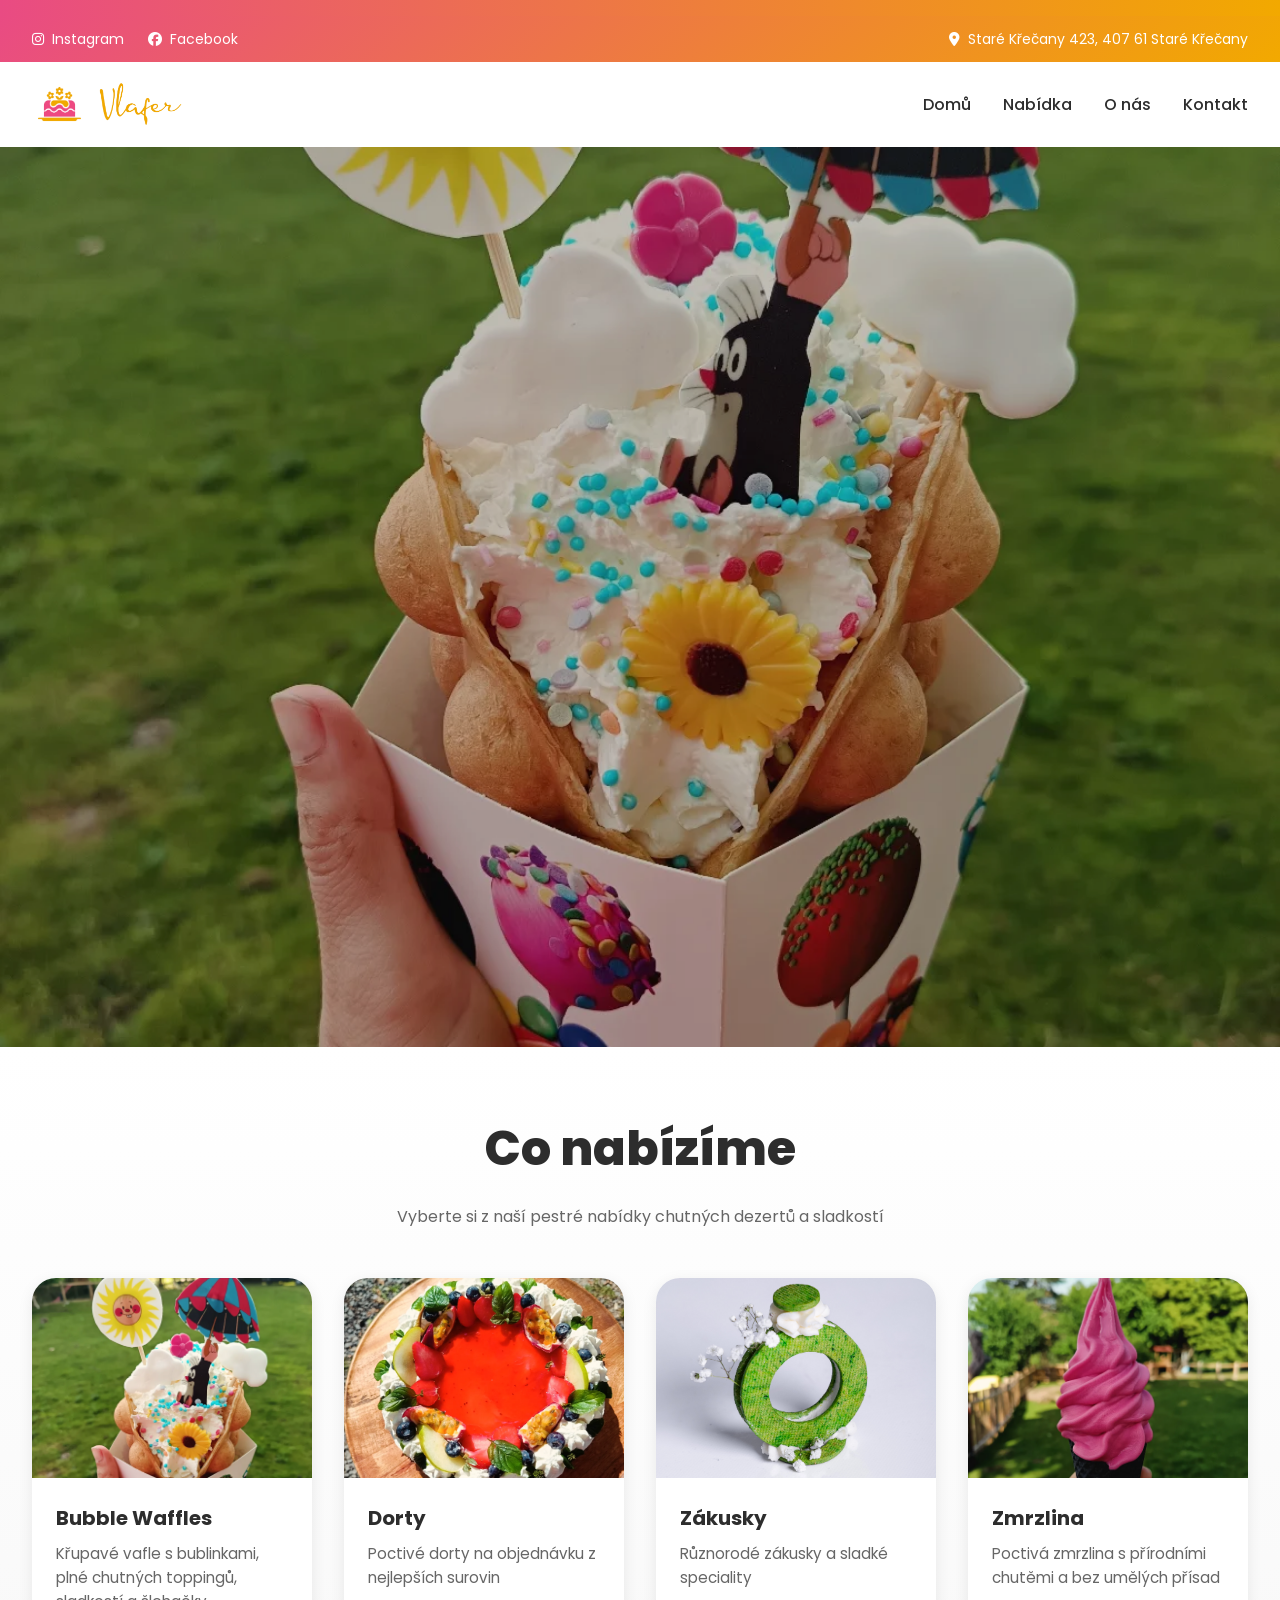
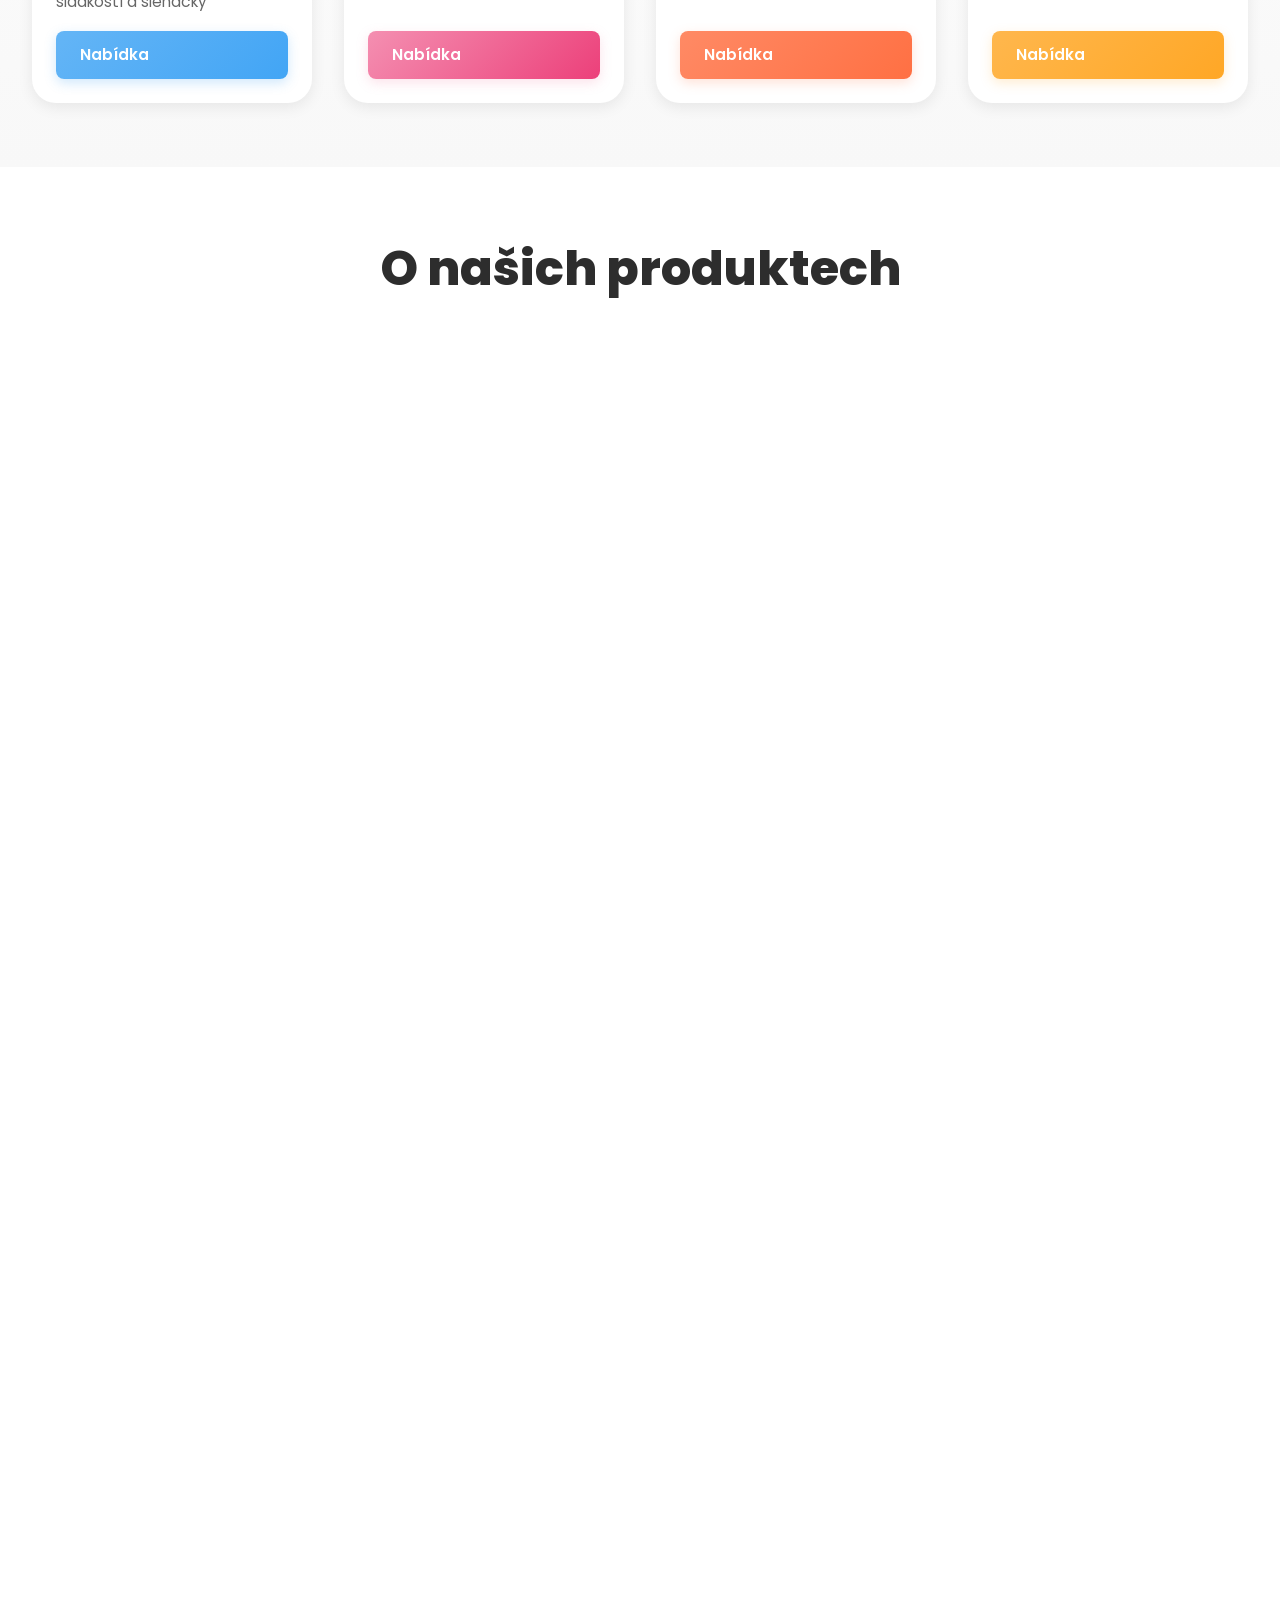
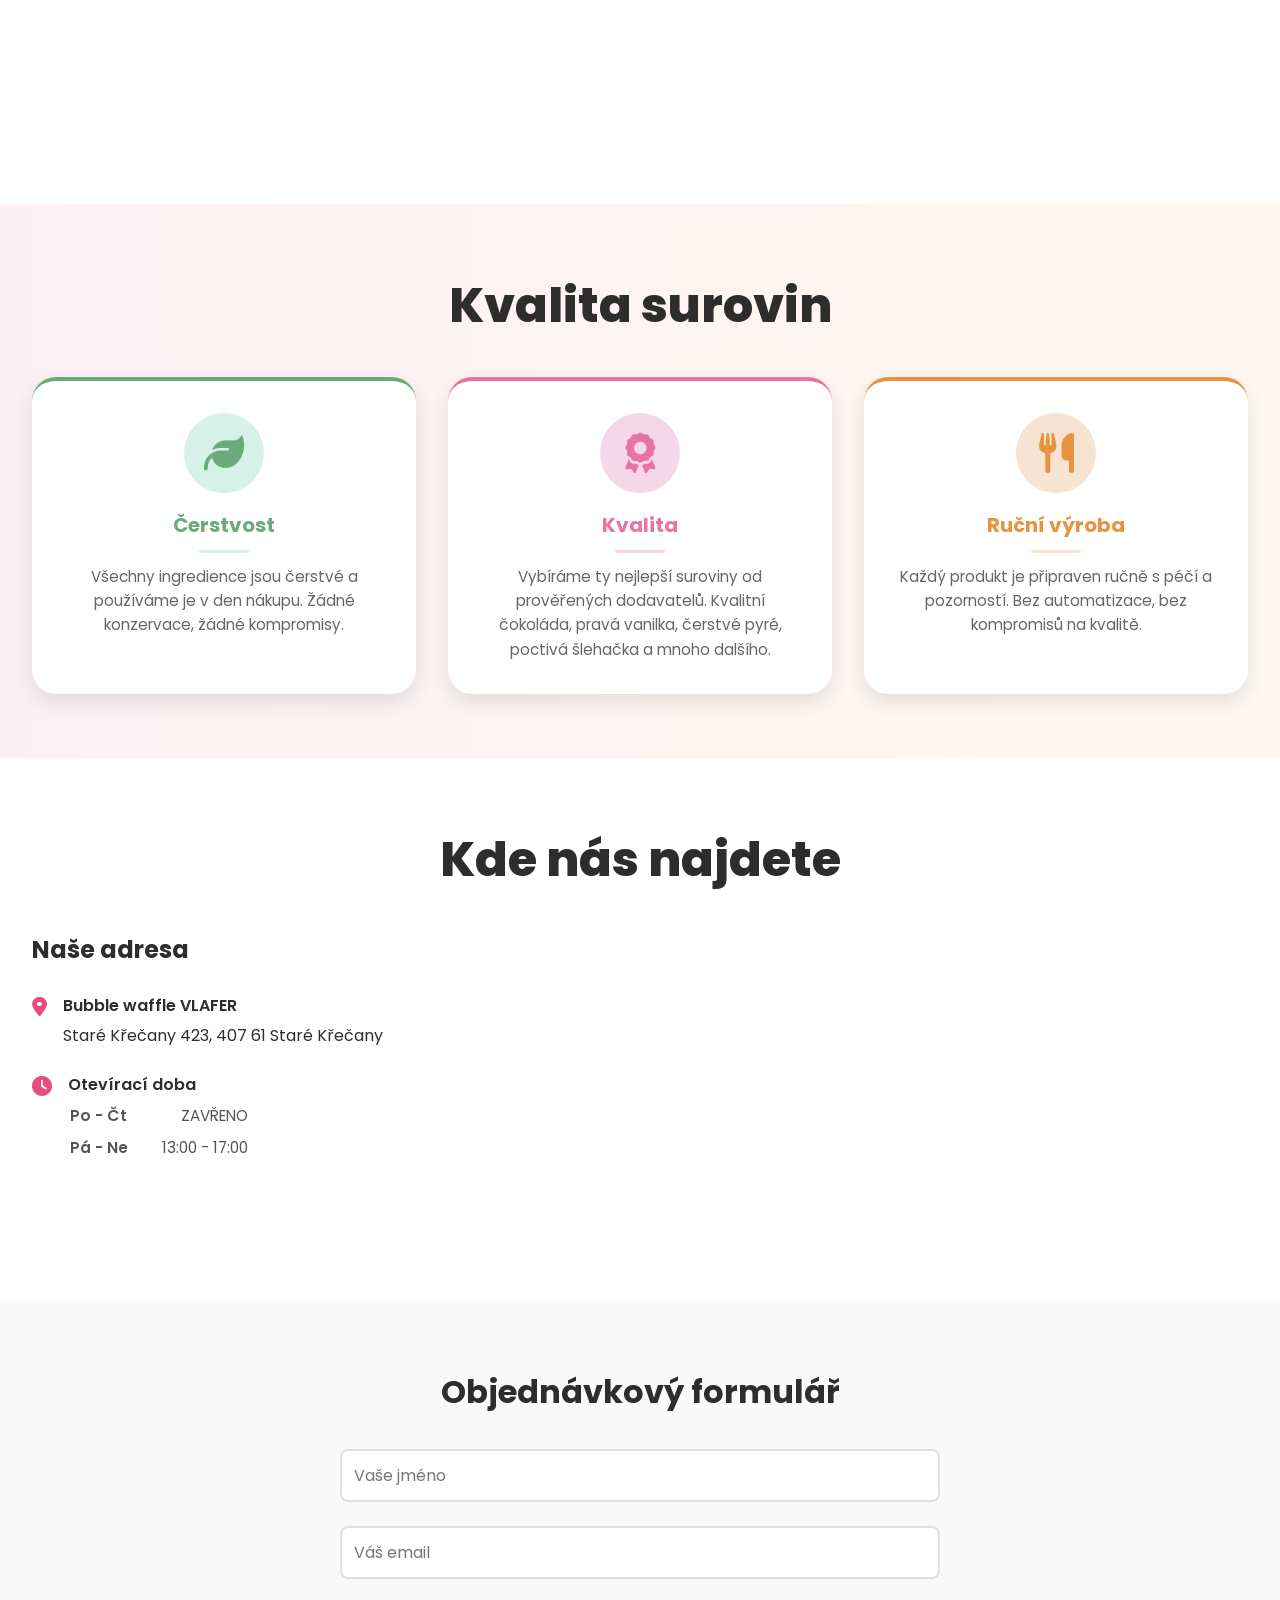
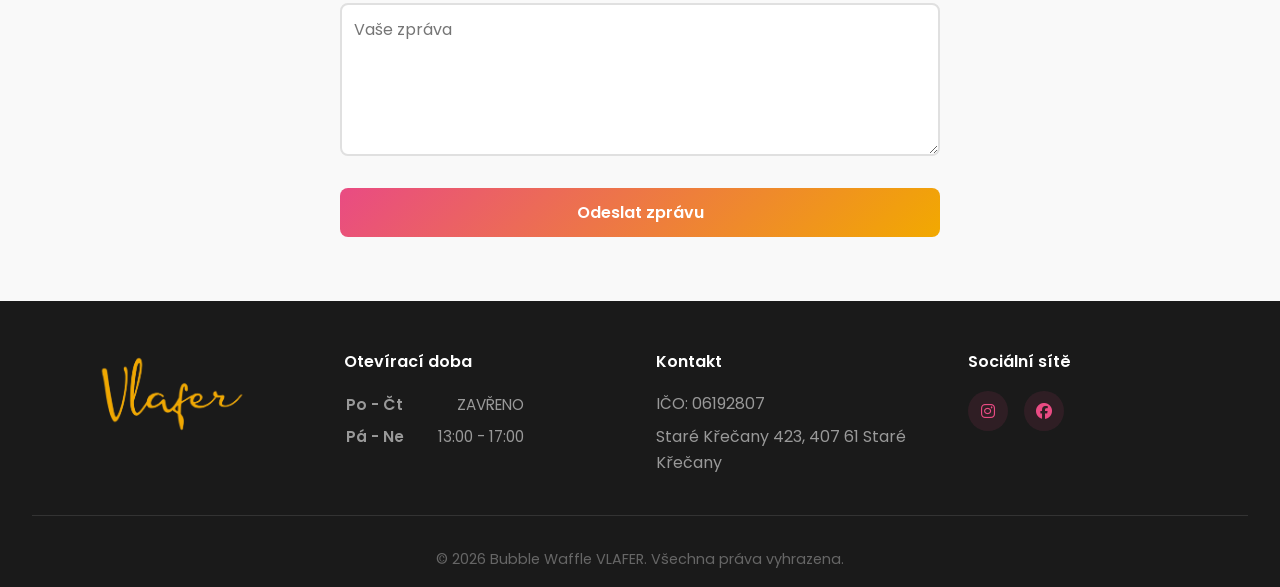
==== commit 07eb68c7: "Restore original index.html content Restores the original content of index.html, including all secti" ====
--- a/index.html
+++ b/index.html
@@ -21,7 +21,7 @@
 <body>
     <div class="announcement-bar">
         <div class="container">
-            <p>Upozornění: dne <strong>25.10.</strong> je zavřeno.</p>
+            <!-- <p>Upozornění: dne <strong>25.10.</strong> je zavřeno.</p>-->
         </div>
     </div>
 
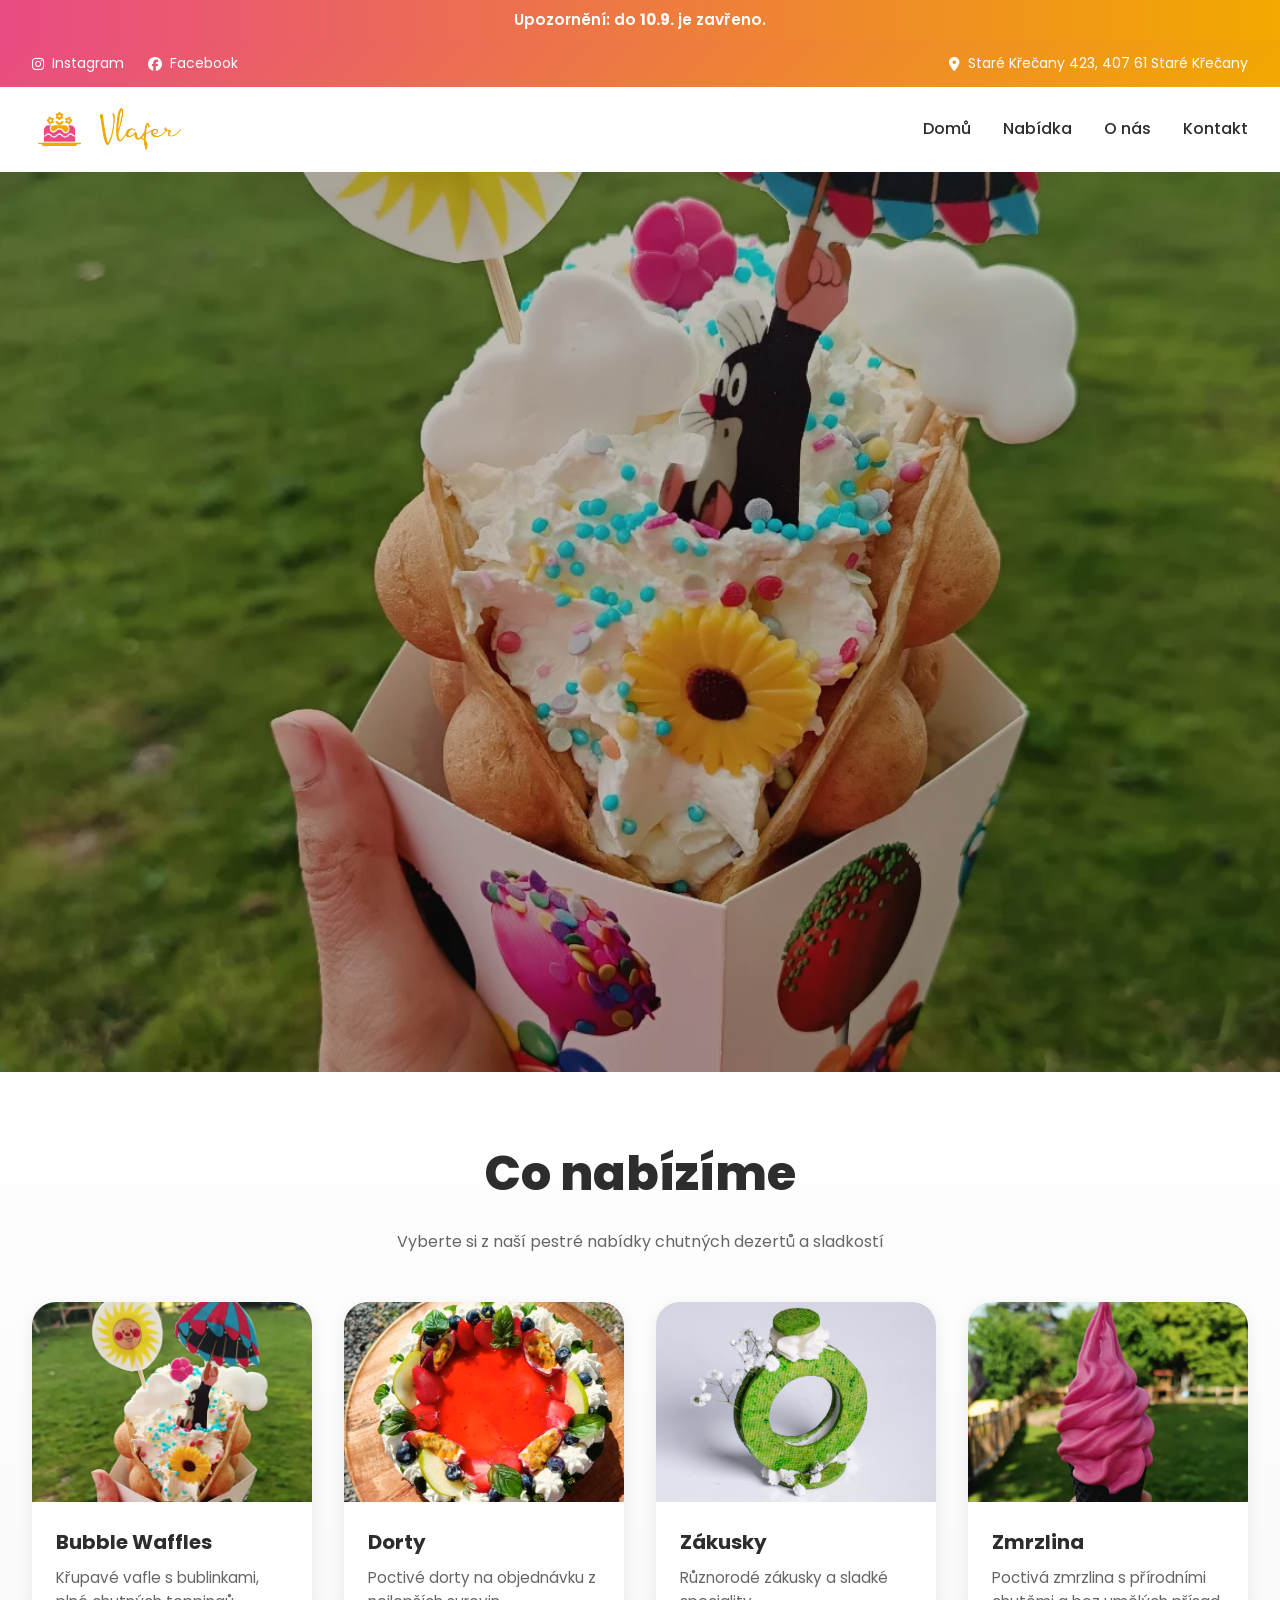
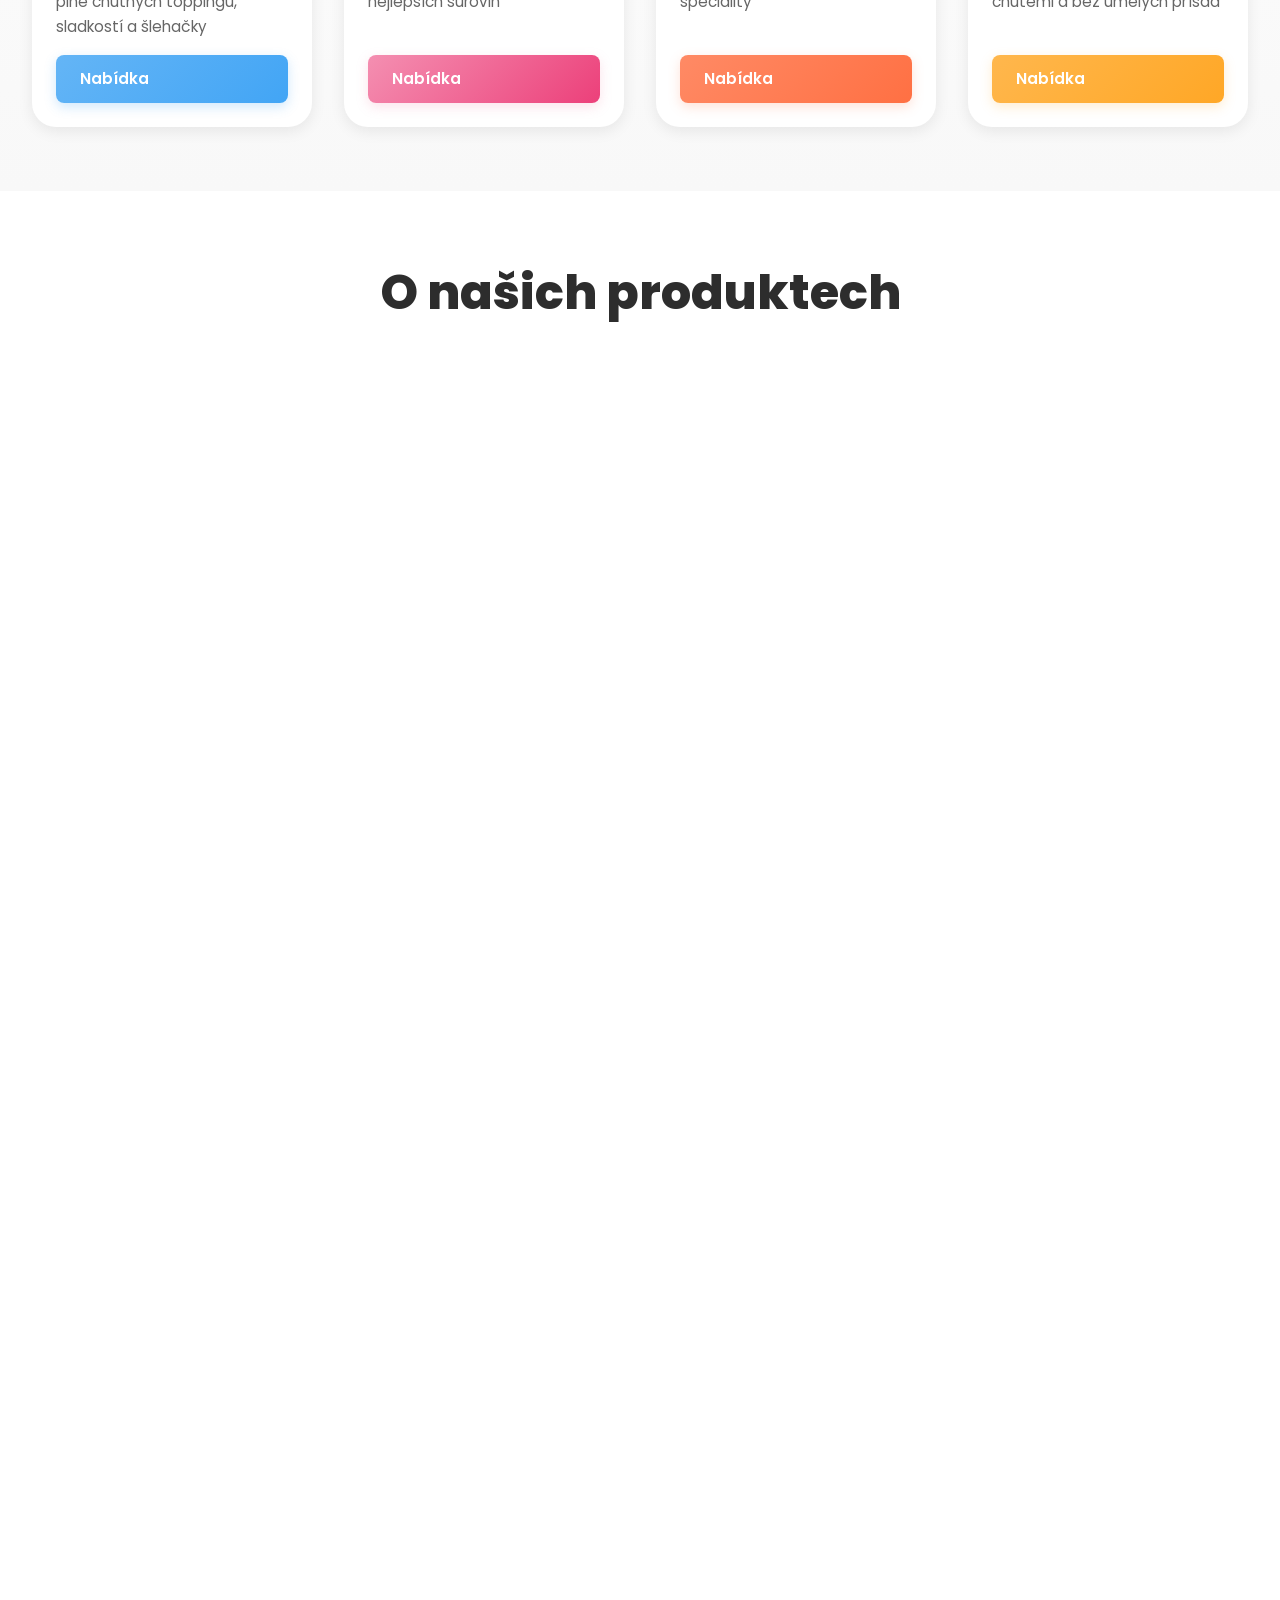
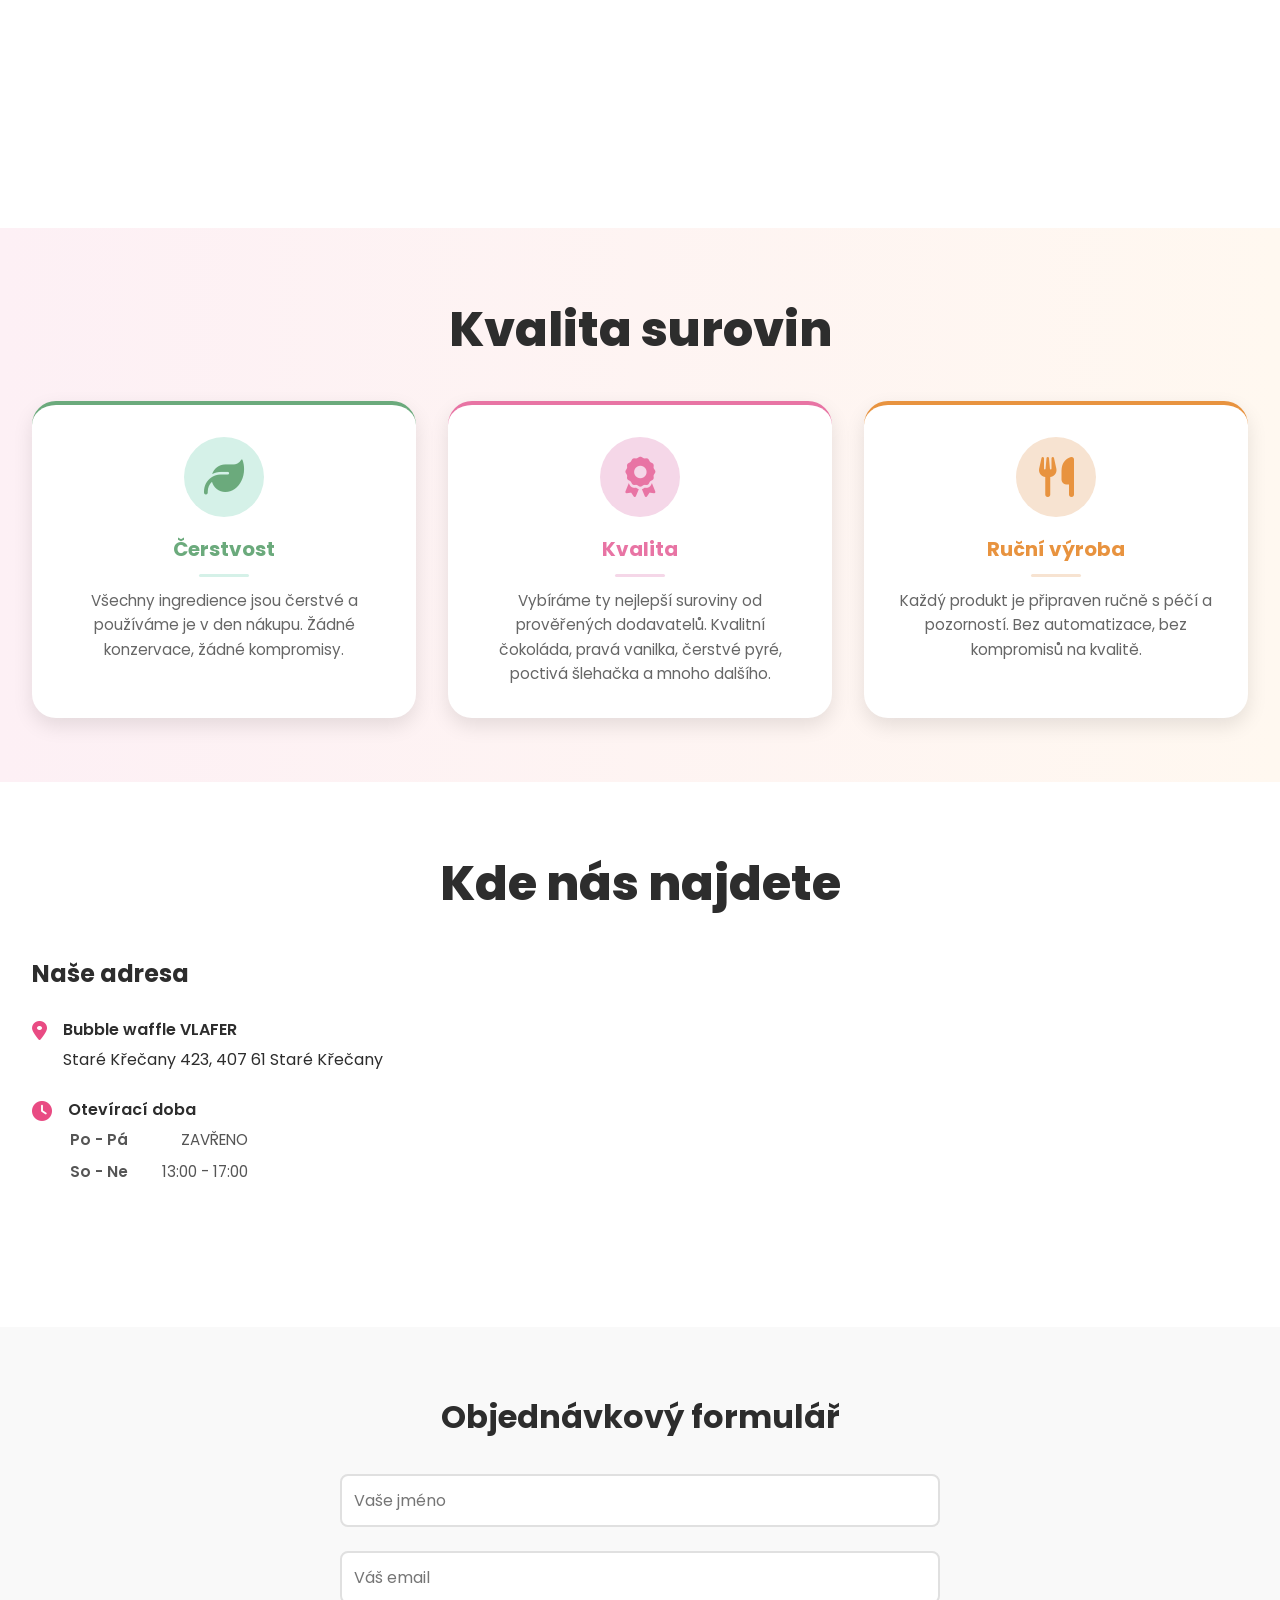
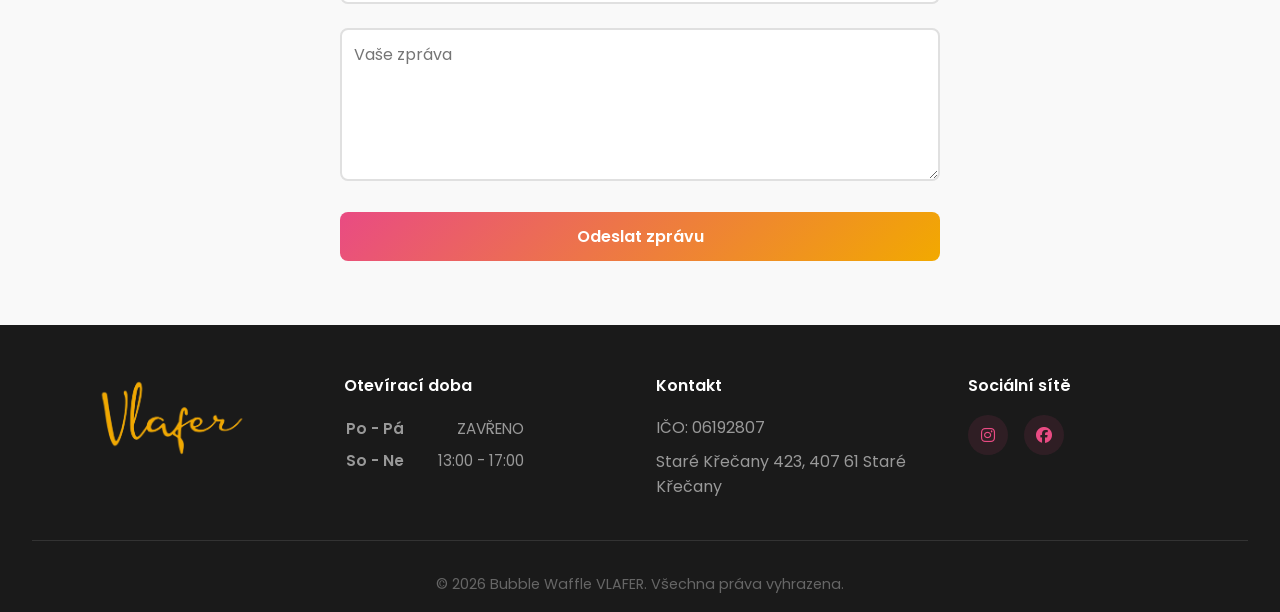
==== commit a25d7941: "Add files via upload" ====
--- a/index.html
+++ b/index.html
@@ -21,7 +21,7 @@
 <body>
     <div class="announcement-bar">
         <div class="container">
-            <!-- <p>Upozornění: dne <strong>25.10.</strong> je zavřeno.</p>-->
+            <p>Upozornění: do <strong>10.9.</strong> je zavřeno.</p>
         </div>
     </div>
 
@@ -227,11 +227,11 @@
                             <p class="contact-label">Otevírací doba</p>
                             <table class="hours-table">
                                 <tr>
-                                    <td>Po - Čt</td>
+                                    <td>Po - Pá</td>
                                     <td>ZAVŘENO</td>
                                 </tr>
                                 <tr>
-                                    <td>Pá - Ne</td>
+                                    <td>So - Ne</td>
                                     <td>13:00 - 17:00</td>
                                 </tr>
                                 
@@ -285,11 +285,11 @@
                     <h4>Otevírací doba</h4>
                     <table class="hours-table">
                         <tr>
-                            <td>Po - Čt</td>
+                            <td>Po - Pá</td>
                             <td>ZAVŘENO</td>
                         </tr>
                         <tr>
-                            <td>Pá - Ne</td>
+                            <td>So - Ne</td>
                             <td>13:00 - 17:00</td>
                         </tr>
                     </table>
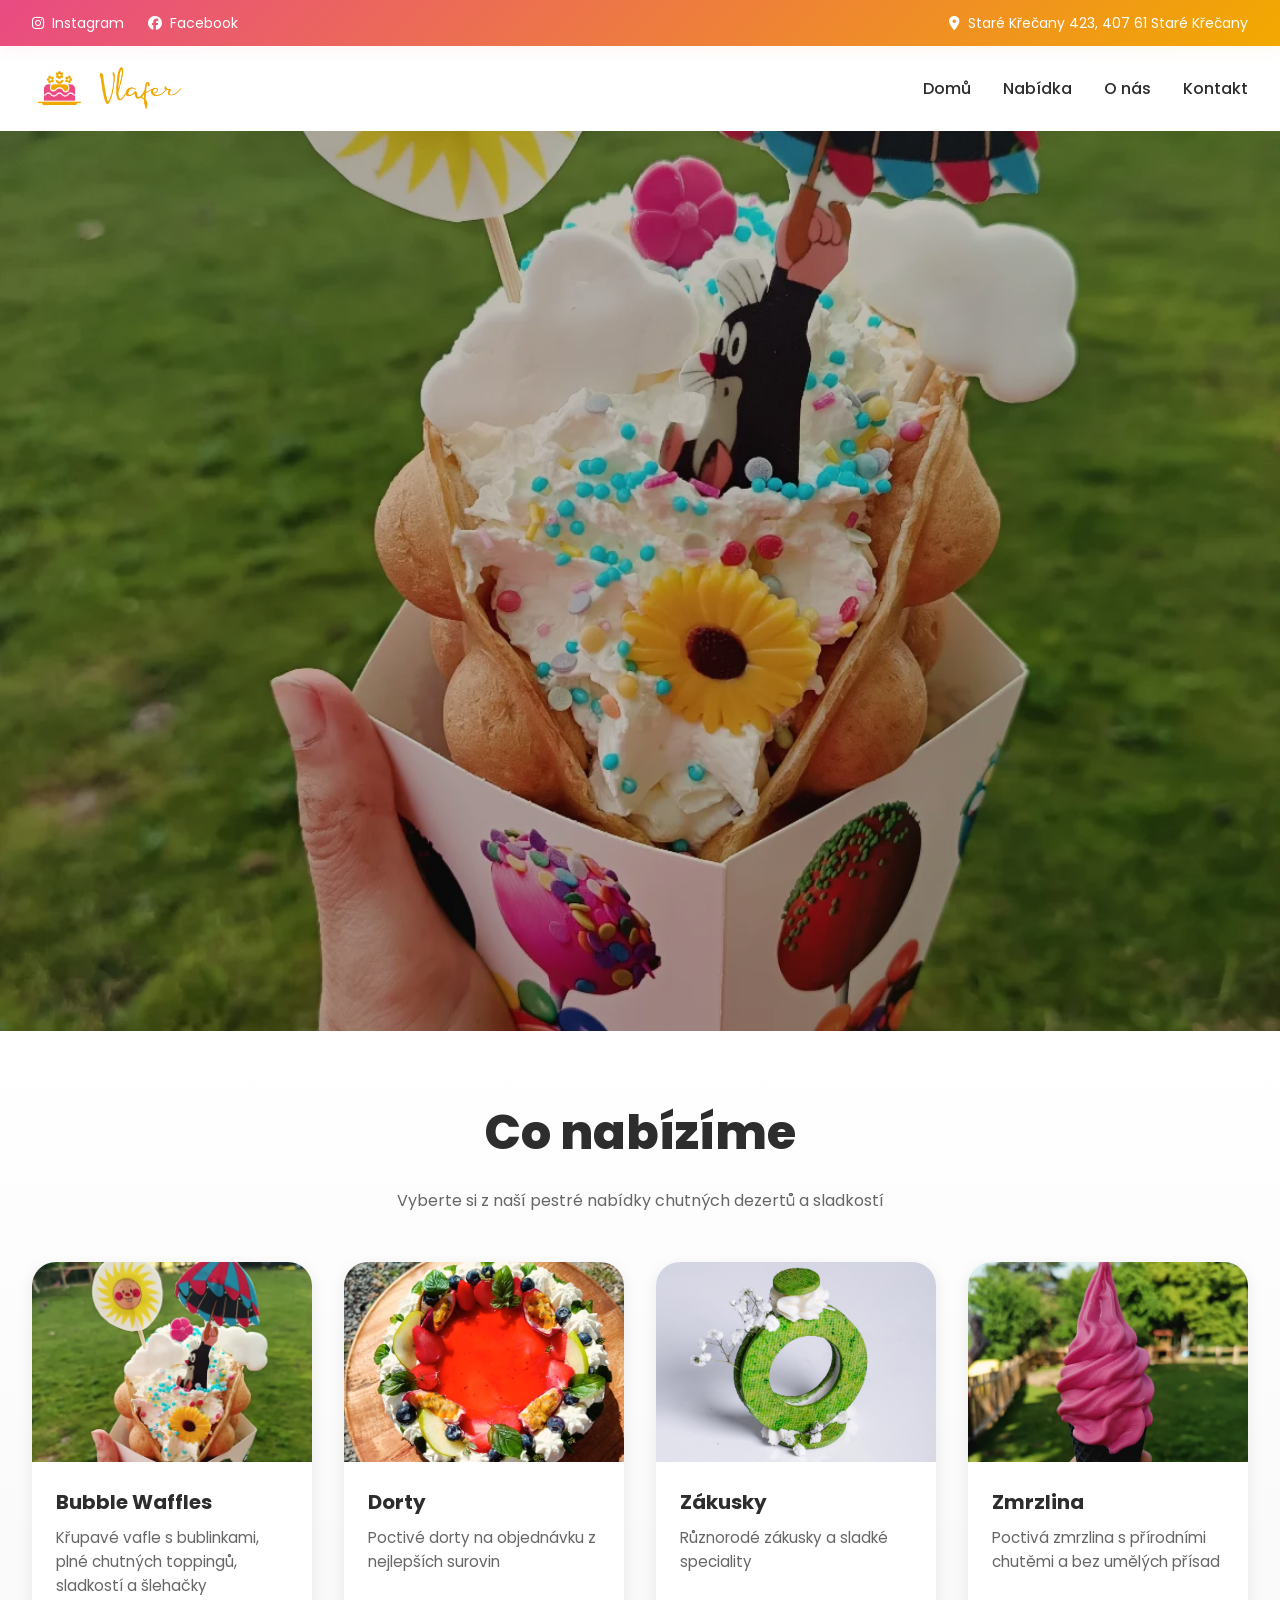
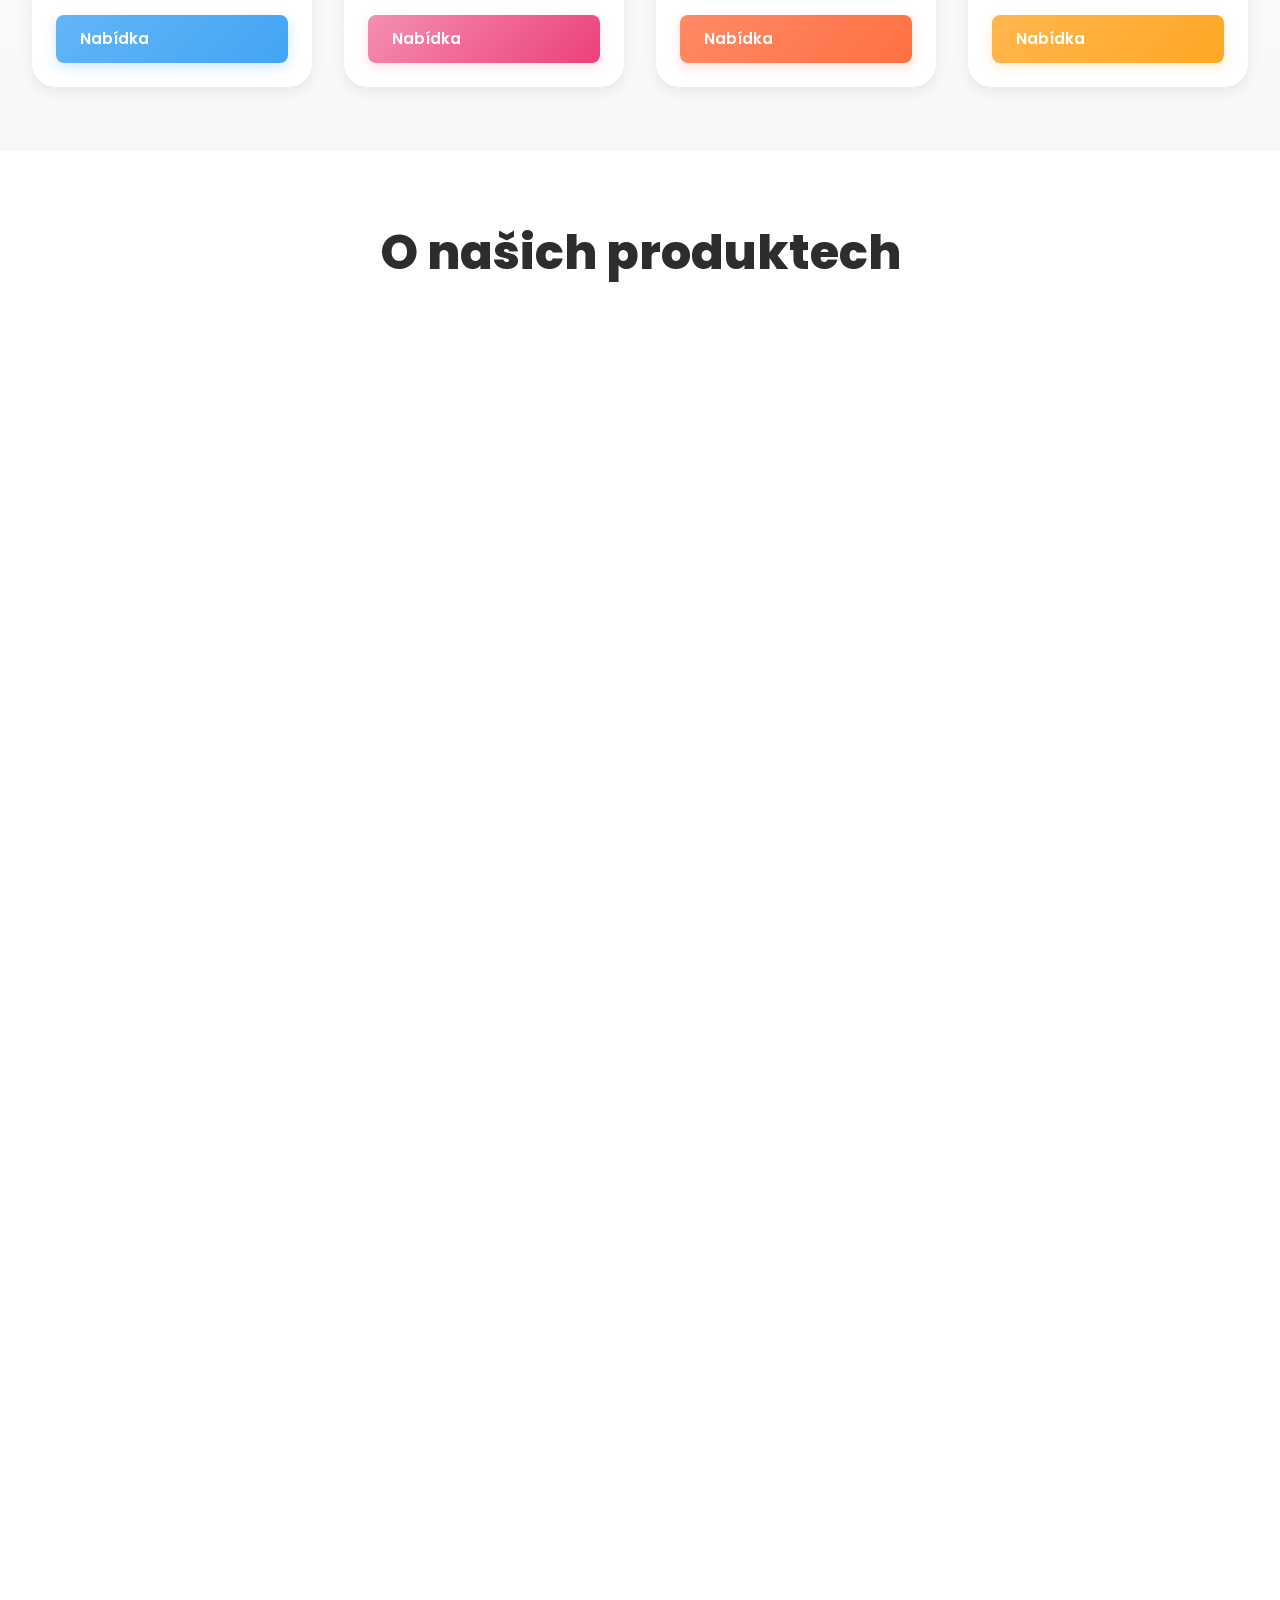
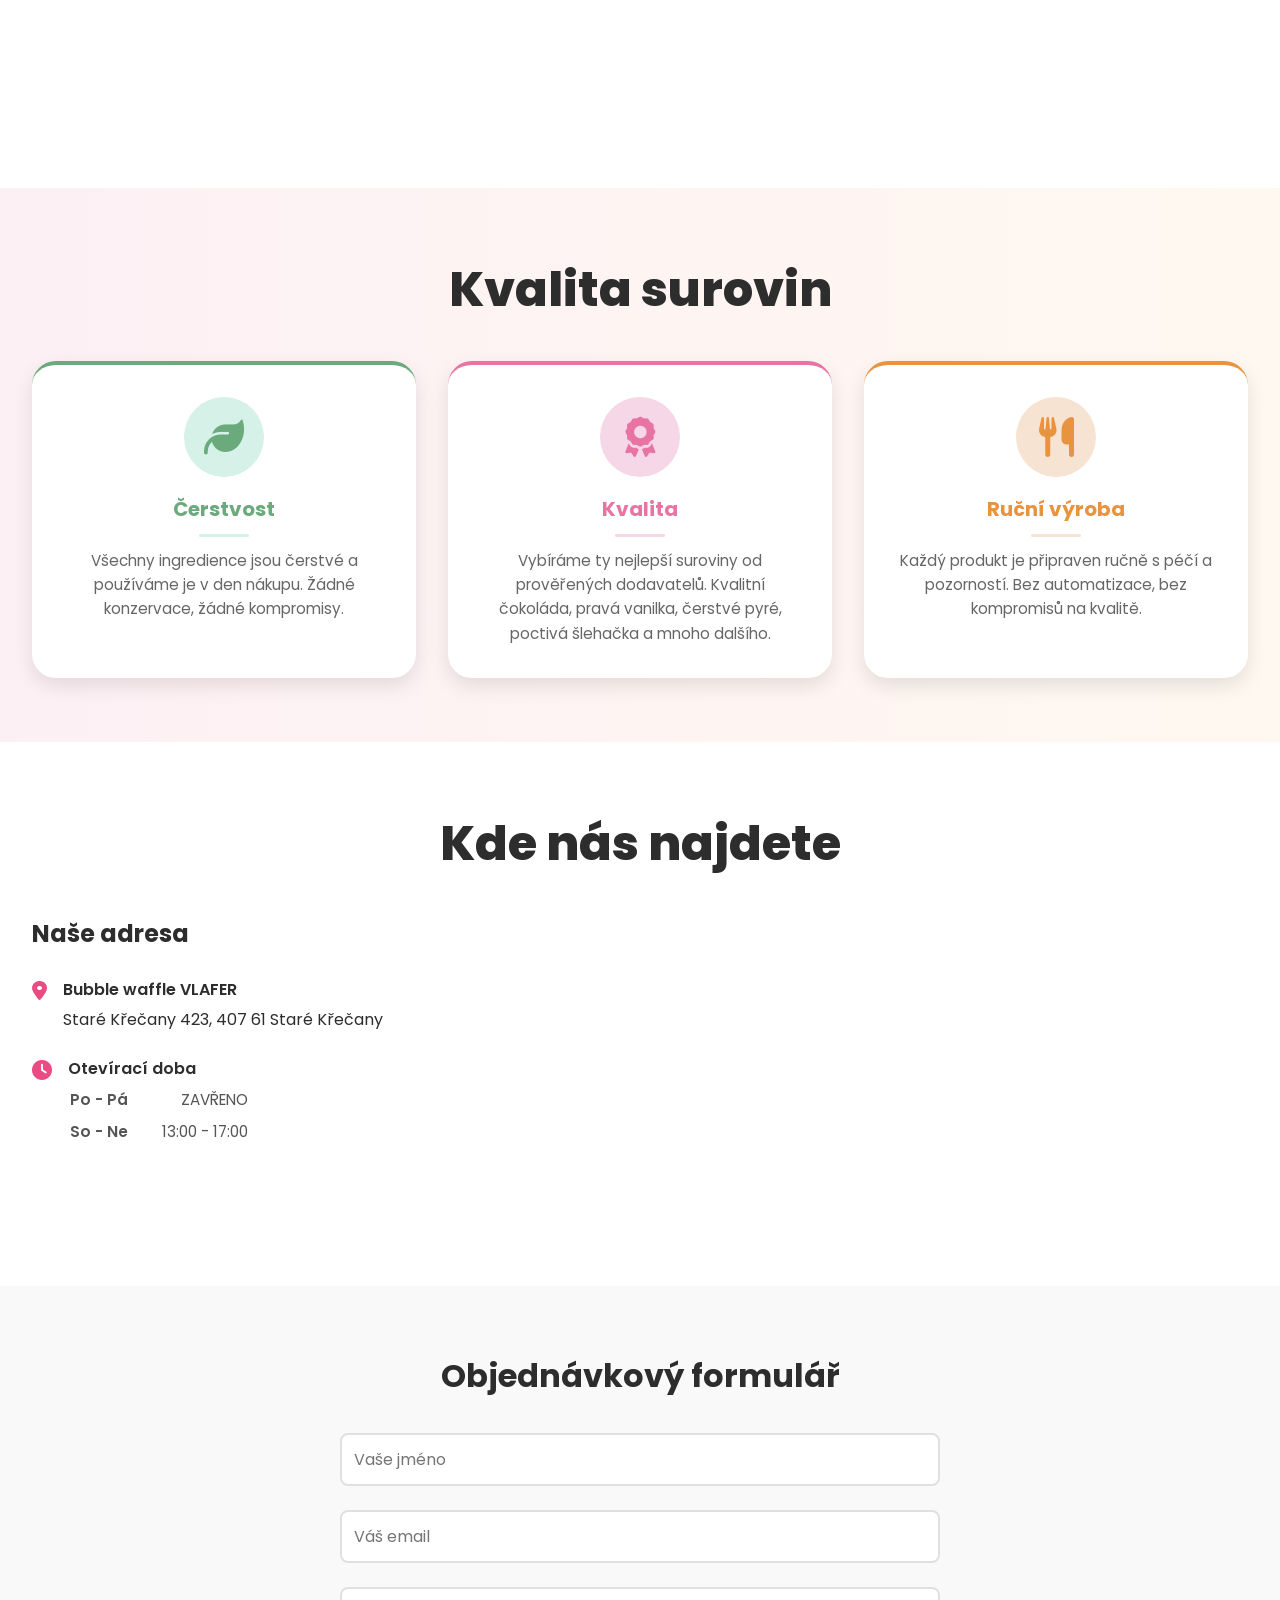
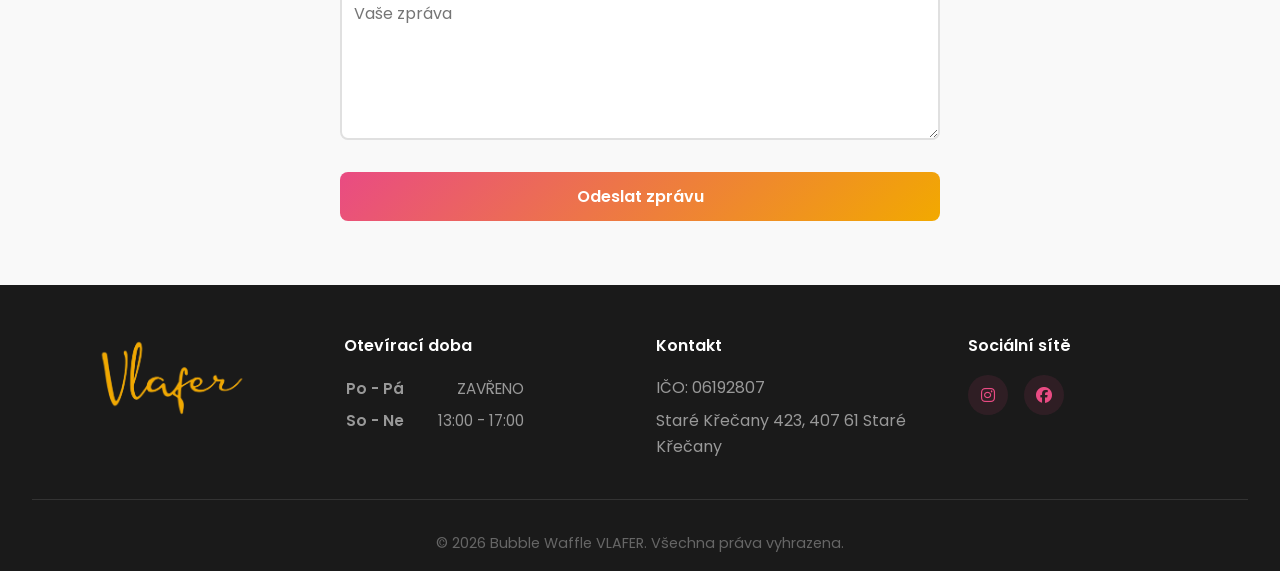
==== commit 07ebd459: "Add files via upload" ====
--- a/index.html
+++ b/index.html
@@ -19,11 +19,13 @@
     <link rel="stylesheet" href="styly.css">
 </head>
 <body>
+    <!--
     <div class="announcement-bar">
         <div class="container">
-            <p>Upozornění: do <strong>10.9.</strong> je zavřeno.</p>
+            <p>Upozornění: do <strong>10.9.</strong> je zavřeno.</p> 
         </div>
     </div>
+    -->
 
     <!-- Top Bar -->
     <div class="top-bar">
